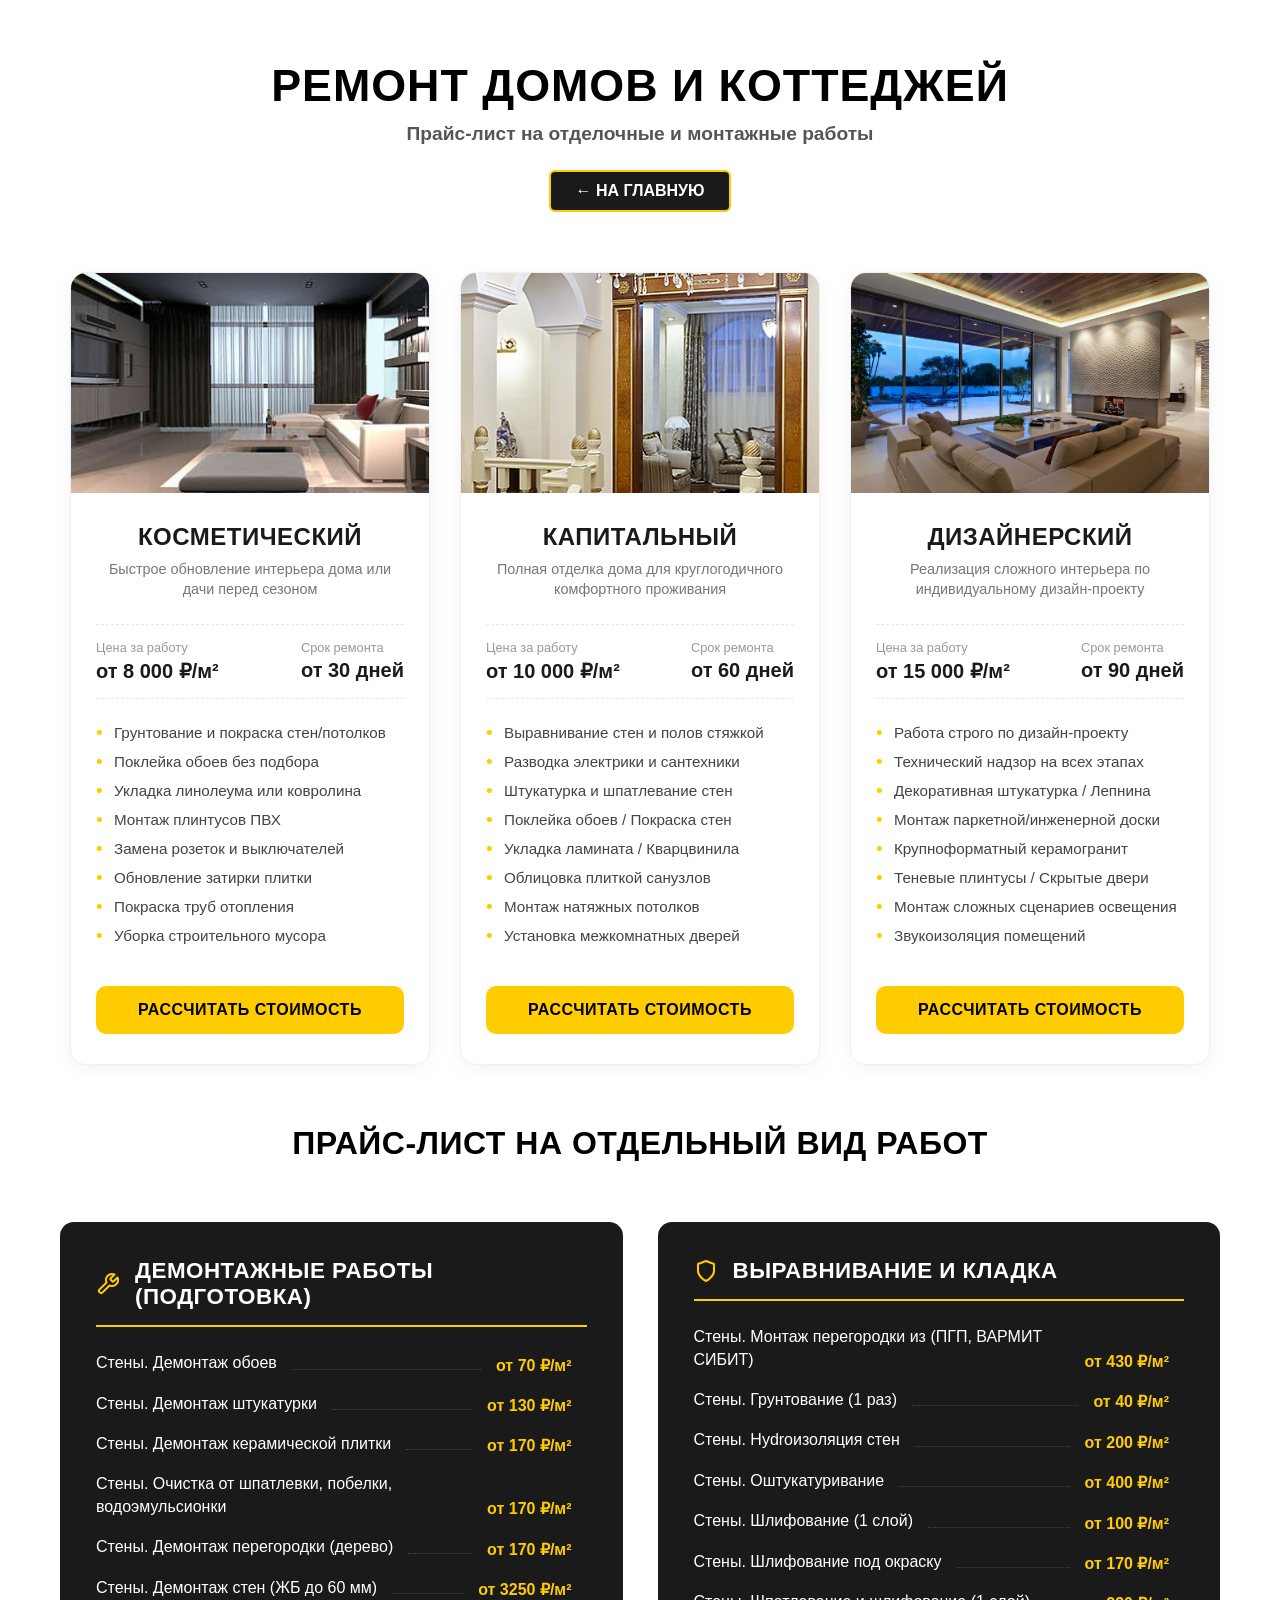
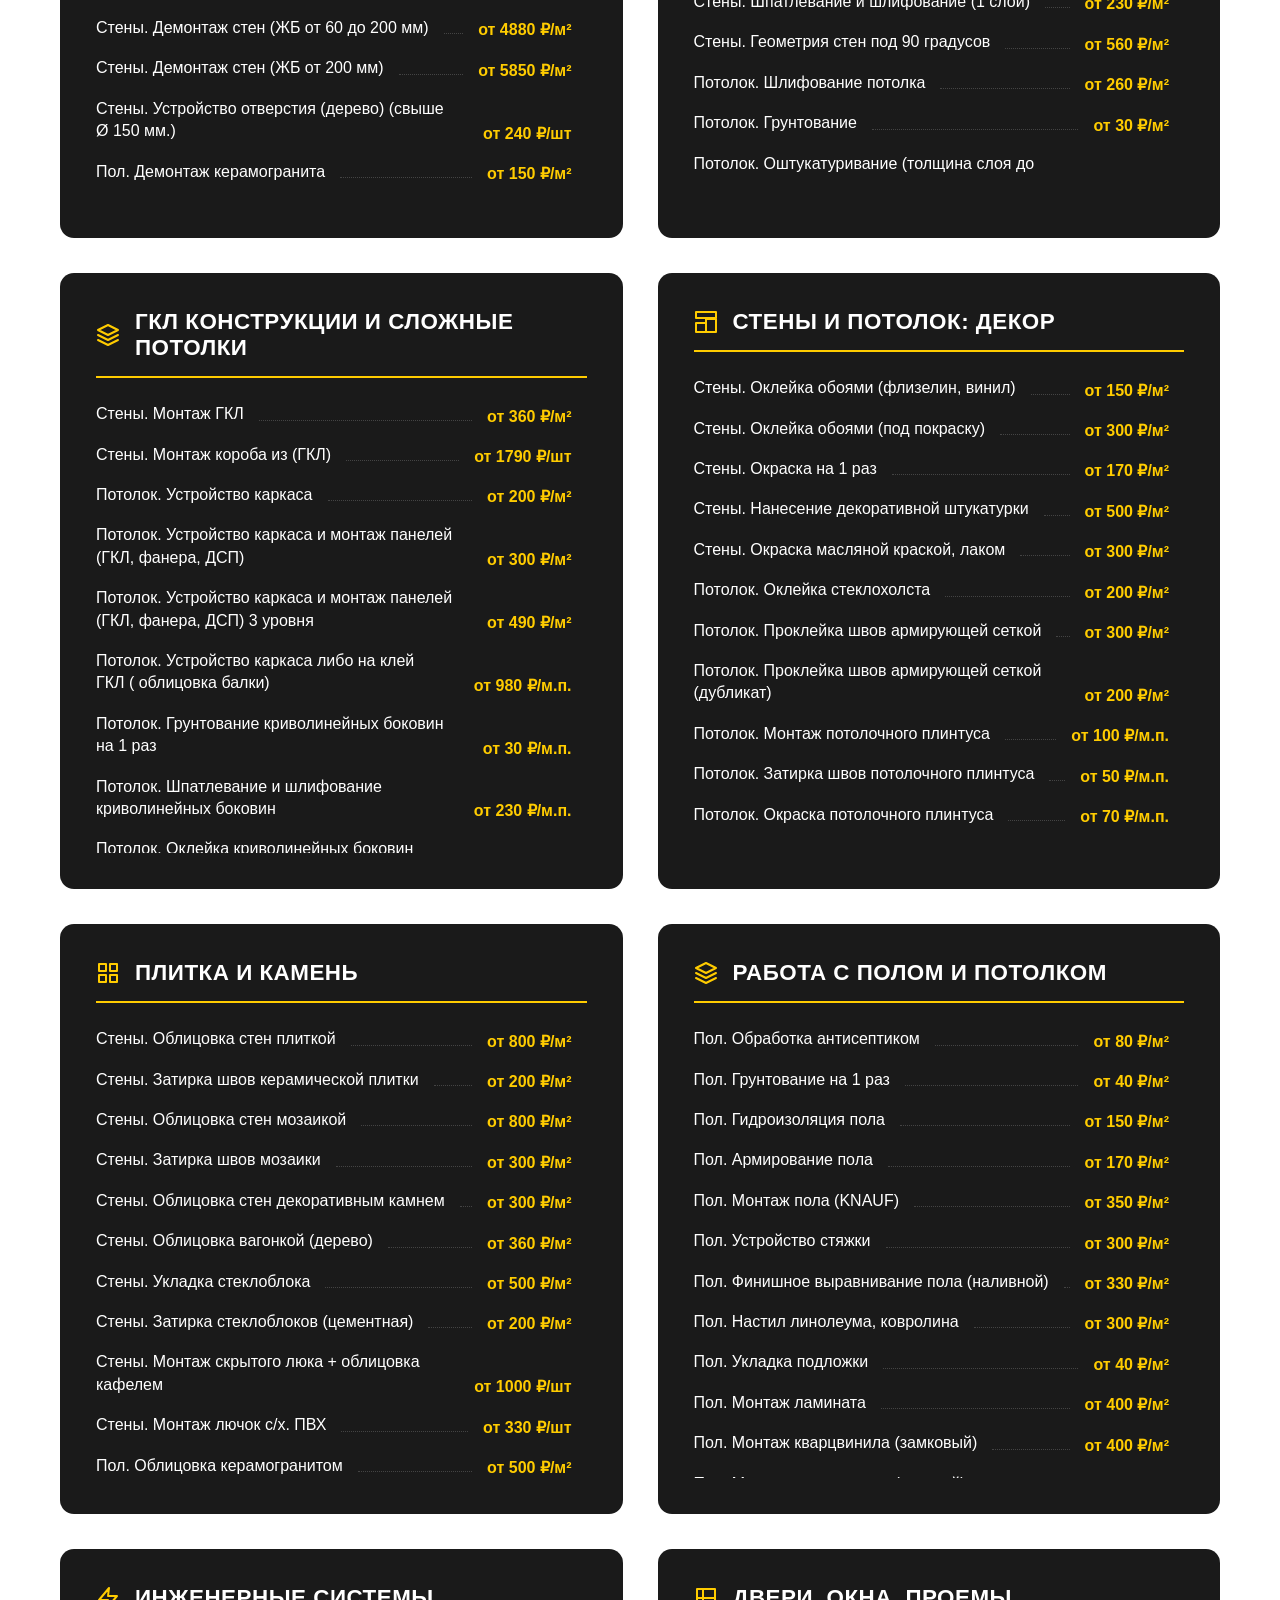
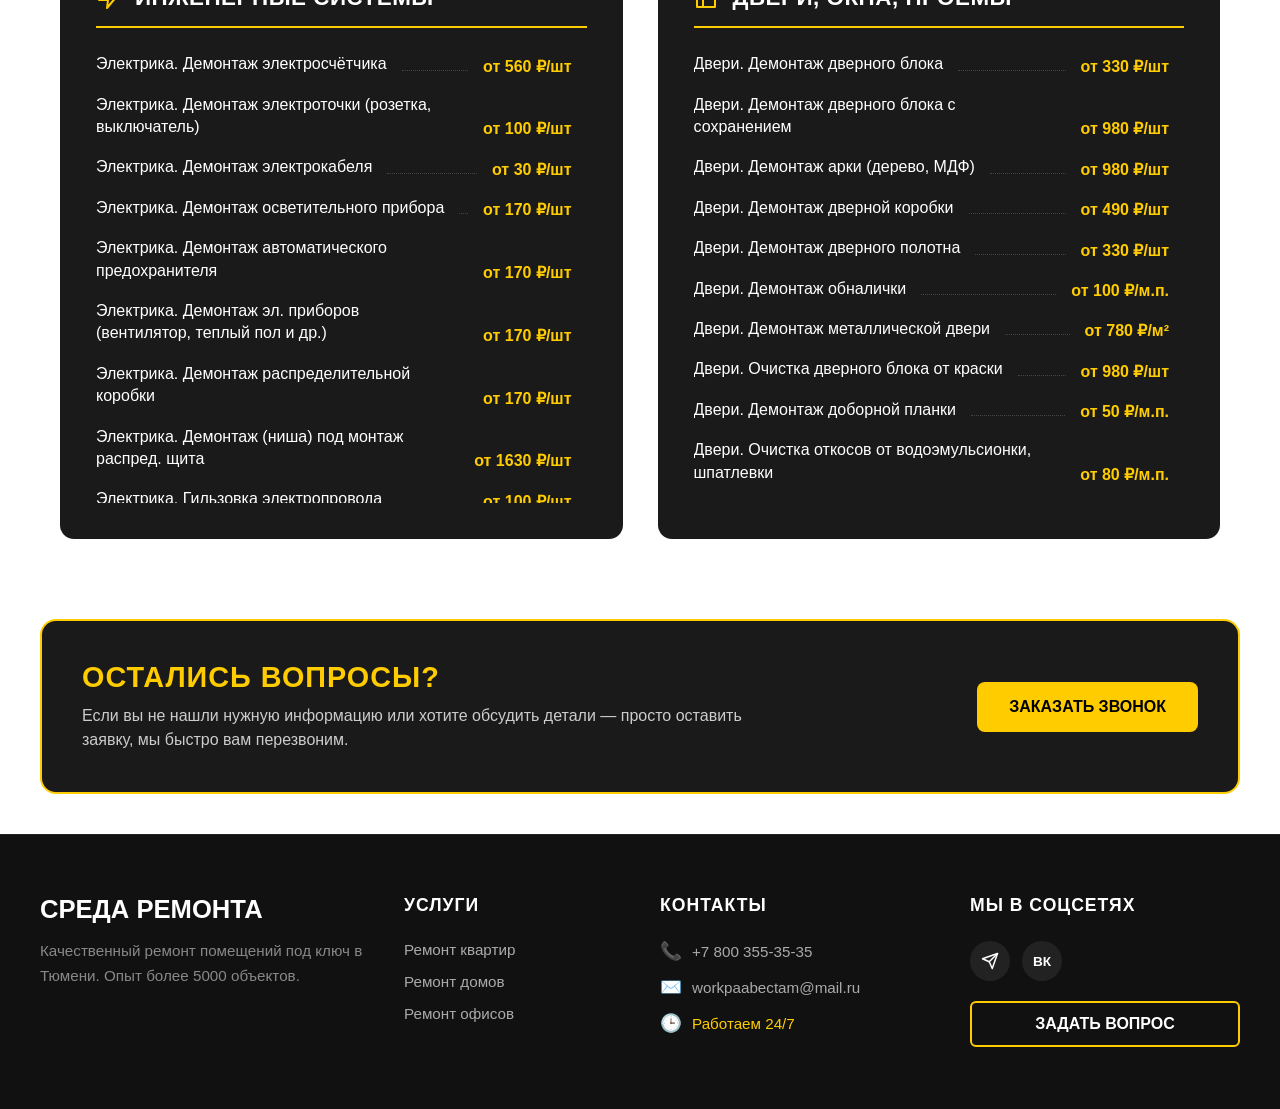
==== home.html @ f5fcfde5 "Test" ====
<!DOCTYPE html>
<html lang="ru">
<head>
    <meta charset="UTF-8">
    <meta name="viewport" content="width=device-width, initial-scale=1.0">
    <title>Ремонт домов и коттеджей в Тюмени - Прайс-лист</title>
    <!-- Подключаем наш общий файл стилей -->
    <link rel="stylesheet" href="styletwo.css">
</head>
<body>

    <div class="container">
        
        <!-- Шапка внутренней страницы -->
        <header class="page-header">
            <h1>Ремонт домов и коттеджей</h1>
            <p>Прайс-лист на отделочные и монтажные работы</p>
            <a href="index.html" class="back-btn">← На главную</a>
        </header>

        <!-- БЛОК ТАРИФОВ ДЛЯ ДОМОВ -->
        <section class="tariffs-section">
            <div class="tariffs-grid">
                
                <!-- КАРТОЧКА 1: КОСМЕТИЧЕСКИЙ -->
                <div class="tariff-card">
                    <div class="tariff-image-box">
                        <img src="kosmeticdom.jpg" alt="Косметический ремонт дома" class="tariff-img">
                        <div class="tariff-image-overlay"></div>
                    </div>
                    <div class="tariff-content">
                        <h3 class="tariff-title">КОСМЕТИЧЕСКИЙ</h3>
                        <p class="tariff-subtitle">Быстрое обновление интерьера дома или дачи перед сезоном</p>
                        
                        <div class="tariff-info-row">
                            <div class="tariff-info-item">
                                <span class="info-label">Цена за работу</span>
                                <span class="info-value">от 8 000 ₽/м²</span>
                            </div>
                            <div class="tariff-info-item">
                                <span class="info-label">Срок ремонта</span>
                                <span class="info-value">от 30 дней</span>
                            </div>
                        </div>

                        <ul class="tariff-features">
                            <li>Грунтование и покраска стен/потолков</li>
                            <li>Поклейка обоев без подбора</li>
                            <li>Укладка линолеума или ковролина</li>
                            <li>Монтаж плинтусов ПВХ</li>
                            <li>Замена розеток и выключателей</li>
                            <li>Обновление затирки плитки</li>
                            <li>Покраска труб отопления</li>
                            <li>Уборка строительного мусора</li>
                        </ul>

                        <button class="tariff-btn">РАССЧИТАТЬ СТОИМОСТЬ</button>
                    </div>
                </div>

                <!-- КАРТОЧКА 2: КАПИТАЛЬНЫЙ -->
                <div class="tariff-card">
                    <div class="tariff-image-box">
                        <img src="kapitaldom.jpg" alt="Капитальный ремонт дома" class="tariff-img">
                        <div class="tariff-image-overlay"></div>
                    </div>
                    <div class="tariff-content">
                        <h3 class="tariff-title">КАПИТАЛЬНЫЙ</h3>
                        <p class="tariff-subtitle">Полная отделка дома для круглогодичного комфортного проживания</p>
                        
                        <div class="tariff-info-row">
                            <div class="tariff-info-item">
                                <span class="info-label">Цена за работу</span>
                                <span class="info-value">от 10 000 ₽/м²</span>
                            </div>
                            <div class="tariff-info-item">
                                <span class="info-label">Срок ремонта</span>
                                <span class="info-value">от 60 дней</span>
                            </div>
                        </div>

                        <ul class="tariff-features">
                            <li>Выравнивание стен и полов стяжкой</li>
                            <li>Разводка электрики и сантехники</li>
                            <li>Штукатурка и шпатлевание стен</li>
                            <li>Поклейка обоев / Покраска стен</li>
                            <li>Укладка ламината / Кварцвинила</li>
                            <li>Облицовка плиткой санузлов</li>
                            <li>Монтаж натяжных потолков</li>
                            <li>Установка межкомнатных дверей</li>
                        </ul>

                        <button class="tariff-btn">РАССЧИТАТЬ СТОИМОСТЬ</button>
                    </div>
                </div>

                <!-- КАРТОЧКА 3: ДИЗАЙНЕРСКИЙ -->
                <div class="tariff-card">
                    <div class="tariff-image-box">
                        <img src="dizaindom.jpg" alt="Дизайнерский ремонт дома" class="tariff-img">
                        <div class="tariff-image-overlay"></div>
                    </div>
                    <div class="tariff-content">
                        <h3 class="tariff-title">ДИЗАЙНЕРСКИЙ</h3>
                        <p class="tariff-subtitle">Реализация сложного интерьера по индивидуальному дизайн-проекту</p>
                        
                        <div class="tariff-info-row">
                            <div class="tariff-info-item">
                                <span class="info-label">Цена за работу</span>
                                <span class="info-value">от 15 000 ₽/м²</span>
                            </div>
                            <div class="tariff-info-item">
                                <span class="info-label">Срок ремонта</span>
                                <span class="info-value">от 90 дней</span>
                            </div>
                        </div>

                        <ul class="tariff-features">
                            <li>Работа строго по дизайн-проекту</li>
                            <li>Технический надзор на всех этапах</li>
                            <li>Декоративная штукатурка / Лепнина</li>
                            <li>Монтаж паркетной/инженерной доски</li>
                            <li>Крупноформатный керамогранит</li>
                            <li>Теневые плинтусы / Скрытые двери</li>
                            <li>Монтаж сложных сценариев освещения</li>
                            <li>Звукоизоляция помещений</li>
                        </ul>

                        <button class="tariff-btn">РАССЧИТАТЬ СТОИМОСТЬ</button>
                    </div>
                </div>
            </div>
            <!-- Подзаголовок перед основным прайсом -->
            <h2 class="section-divider-title">Прайс-лист на отдельный вид работ</h2>
        </section>
        <div class="price-grid">

            <!-- БЛОК 1: ДЕМОНТАЖНЫЕ РАБОТЫ -->
            <div class="price-block">
                <div class="block-title-box">
                    <span class="block-icon">
                        <!-- Иконка молотка / демонтажа -->
                        <svg width="24" height="24" viewBox="0 0 24 24" fill="none" stroke="currentColor" stroke-width="2" stroke-linecap="round" stroke-linejoin="round"><path d="M14.7 6.3a1 1 0 0 0 0 1.4l1.6 1.6a1 1 0 0 0 1.4 0l3.77-3.77a6 6 0 0 1-7.94 7.94l-6.91 6.91a2.12 2.12 0 0 1-3-3l6.91-6.91a6 6 0 0 1 7.94-7.94l-3.76 3.76z"></path></svg>
                    </span>
                    <h2 class="block-title">Демонтажные работы (Подготовка)</h2>
                </div>
                
                <!-- Обертка для скролла -->
                <div class="scroll-container">
                    <div class="price-list">
                        <div class="price-item"><span class="item-name">Стены. Демонтаж обоев</span><span class="item-dots"></span><span class="item-cost">от 70 ₽/м²</span></div>
                        <div class="price-item"><span class="item-name">Стены. Демонтаж штукатурки</span><span class="item-dots"></span><span class="item-cost">от 130 ₽/м²</span></div>
                        <div class="price-item"><span class="item-name">Стены. Демонтаж керамической плитки</span><span class="item-dots"></span><span class="item-cost">от 170 ₽/м²</span></div>
                        <div class="price-item"><span class="item-name">Стены. Очистка от шпатлевки, побелки, водоэмульсионки</span><span class="item-dots"></span><span class="item-cost">от 170 ₽/м²</span></div>
                        <div class="price-item"><span class="item-name">Стены. Демонтаж перегородки (дерево)</span><span class="item-dots"></span><span class="item-cost">от 170 ₽/м²</span></div>
                        <div class="price-item"><span class="item-name">Стены. Демонтаж стен (ЖБ до 60 мм)</span><span class="item-dots"></span><span class="item-cost">от 3250 ₽/м²</span></div>
                        <div class="price-item"><span class="item-name">Стены. Демонтаж стен (ЖБ от 60 до 200 мм)</span><span class="item-dots"></span><span class="item-cost">от 4880 ₽/м²</span></div>
                        <div class="price-item"><span class="item-name">Стены. Демонтаж стен (ЖБ от 200 мм)</span><span class="item-dots"></span><span class="item-cost">от 5850 ₽/м²</span></div>
                        <div class="price-item"><span class="item-name">Стены. Устройство отверстия (дерево) (свыше Ø 150 мм.)</span><span class="item-dots"></span><span class="item-cost">от 240 ₽/шт</span></div>
                        <div class="price-item"><span class="item-name">Пол. Демонтаж керамогранита</span><span class="item-dots"></span><span class="item-cost">от 150 ₽/м²</span></div>
                        <div class="price-item"><span class="item-name">Пол. Демонтаж деревянного пола</span><span class="item-dots"></span><span class="item-cost">от 200 ₽/м²</span></div>
                        <div class="price-item"><span class="item-name">Пол. Демонтаж ламината / линолеума / ковролина</span><span class="item-dots"></span><span class="item-cost">от 70 ₽/м²</span></div>
                        <div class="price-item"><span class="item-name">Пол. Демонтаж плитки (кварцвинил)</span><span class="item-dots"></span><span class="item-cost">от 70 ₽/м²</span></div>
                        <div class="price-item"><span class="item-name">Пол. Демонтаж керамической плитки</span><span class="item-dots"></span><span class="item-cost">от 130 ₽/м²</span></div>
                        <div class="price-item"><span class="item-name">Пол. Демонтаж листовых материалов (ДВП, ДСП, ЦСП, фанера, УСБ)</span><span class="item-dots"></span><span class="item-cost">от 150 ₽/м²</span></div>
                        <div class="price-item"><span class="item-name">Пол. Демонтаж бетонной стяжки (до 50 мм)</span><span class="item-dots"></span><span class="item-cost">от 210 ₽/м²</span></div>
                        <div class="price-item"><span class="item-name">Пол. Удаление старой краски, бугров с бетона</span><span class="item-dots"></span><span class="item-cost">от 200 ₽/м²</span></div>
                        <div class="price-item"><span class="item-name">Потолок. Демонтаж натяжного полотна</span><span class="item-dots"></span><span class="item-cost">от 80 ₽/м²</span></div>
                        <div class="price-item"><span class="item-name">Потолок. Очистка от побелки, краски, шпатлевки</span><span class="item-dots"></span><span class="item-cost">от 100 ₽/м²</span></div>
                        <div class="price-item"><span class="item-name">Потолок. Разборка потолка из ГКЛ</span><span class="item-dots"></span><span class="item-cost">от 260 ₽/м²</span></div>
                        <div class="price-item"><span class="item-name">Потолок. Демонтаж досок</span><span class="item-dots"></span><span class="item-cost">от 260 ₽/м²</span></div>
                        <div class="price-item"><span class="item-name">Потолок. Демонтаж панелей ПВХ / МДФ</span><span class="item-dots"></span><span class="item-cost">от 300 ₽/м²</span></div>
                        <div class="price-item"><span class="item-name">Потолок. Демонтаж декоративной плитки</span><span class="item-dots"></span><span class="item-cost">от 50 ₽/м²</span></div>
                        <div class="price-item"><span class="item-name">Потолок. Демонтаж штукатурки</span><span class="item-dots"></span><span class="item-cost">от 170 ₽/м²</span></div>
                        <div class="price-item"><span class="item-name">Потолок. Устройство отверстия (дерево) (свыше Ø 150 мм.)</span><span class="item-dots"></span><span class="item-cost">от 140 ₽/шт</span></div>
                        <div class="price-item"><span class="item-name">Потолок. Устройство отверстия (бетон) (свыше Ø 150 мм.)</span><span class="item-dots"></span><span class="item-cost">от 200 ₽/шт</span></div>
                        <div class="price-item"><span class="item-name">Потолок. Устройство отверстия (металл) (свыше Ø 150 мм.)</span><span class="item-dots"></span><span class="item-cost">от 250 ₽/шт</span></div>
                    </div>
                </div>
            </div>

            <!-- БЛОК 2: ВЫРАВНИВАНИЕ И КЛАДКА -->
            <div class="price-block">
                <div class="block-title-box">
                    <span class="block-icon">
                        <!-- Иконка правила / шпателя -->
                        <svg width="24" height="24" viewBox="0 0 24 24" fill="none" stroke="currentColor" stroke-width="2" stroke-linecap="round" stroke-linejoin="round"><path d="M12 22s8-4 8-10V5l-8-3-8 3v7c0 6 8 10 8 10z"></path></svg>
                    </span>
                    <h2 class="block-title">Выравнивание и Кладка</h2>
                </div>
                
                <!-- Обертка для скролла -->
                <div class="scroll-container">
                    <div class="price-list">
                        <div class="price-item"><span class="item-name">Стены. Монтаж перегородки из (ПГП, ВАРМИТ СИБИТ)</span><span class="item-dots"></span><span class="item-cost">от 430 ₽/м²</span></div>
                        <div class="price-item"><span class="item-name">Стены. Грунтование (1 раз)</span><span class="item-dots"></span><span class="item-cost">от 40 ₽/м²</span></div>
                        <div class="price-item"><span class="item-name">Стены. Hydroизоляция стен</span><span class="item-dots"></span><span class="item-cost">от 200 ₽/м²</span></div>
                        <div class="price-item"><span class="item-name">Стены. Оштукатуривание</span><span class="item-dots"></span><span class="item-cost">от 400 ₽/м²</span></div>
                        <div class="price-item"><span class="item-name">Стены. Шлифование (1 слой)</span><span class="item-dots"></span><span class="item-cost">от 100 ₽/м²</span></div>
                        <div class="price-item"><span class="item-name">Стены. Шлифование под окраску</span><span class="item-dots"></span><span class="item-cost">от 170 ₽/м²</span></div>
                        <div class="price-item"><span class="item-name">Стены. Шпатлевание и шлифование (1 слой)</span><span class="item-dots"></span><span class="item-cost">от 230 ₽/м²</span></div>
                        <div class="price-item"><span class="item-name">Стены. Геометрия стен под 90 градусов</span><span class="item-dots"></span><span class="item-cost">от 560 ₽/м²</span></div>
                        <div class="price-item"><span class="item-name">Потолок. Шлифование потолка</span><span class="item-dots"></span><span class="item-cost">от 260 ₽/м²</span></div>
                        <div class="price-item"><span class="item-name">Потолок. Грунтование</span><span class="item-dots"></span><span class="item-cost">от 30 ₽/м²</span></div>
                        <div class="price-item"><span class="item-name">Потолок. Оштукатуривание (толщина слоя до 10 мм.)</span><span class="item-dots"></span><span class="item-cost">от 390 ₽/м²</span></div>
                        <div class="price-item"><span class="item-name">Потолок. Шпатлевание и шлифование (финишный слой)</span><span class="item-dots"></span><span class="item-cost">от 520 ₽/м²</span></div>
                        <div class="price-item"><span class="item-name">Потолок. Гидроизоляция потолка</span><span class="item-dots"></span><span class="item-cost">от 50 ₽/м²</span></div>
                        <div class="price-item"><span class="item-name">Потолок. Антисептирование потолка</span><span class="item-dots"></span><span class="item-cost">от 70 ₽/м²</span></div>
                        <div class="price-item"><span class="item-name">Потолок. Монтаж тепло-шумоизоляции (минвата, пенопласт)</span><span class="item-dots"></span><span class="item-cost">от 130 ₽/м²</span></div>
                        <div class="price-item"><span class="item-name">Потолок. Монтаж пароизоляции</span><span class="item-dots"></span><span class="item-cost">от 30 ₽/м²</span></div>
                        <div class="price-item"><span class="item-name">Потолок. Монтаж перфорированного уголка по прямолинейным поверхностям</span><span class="item-dots"></span><span class="item-cost">от 40 ₽/м.п.</span></div>
                        <div class="price-item"><span class="item-name">Потолок. Монтаж перфорированного уголка по криволинейным поверхностям</span><span class="item-dots"></span><span class="item-cost">от 60 ₽/м.п.</span></div>
                    </div> <!-- /price-list -->
                </div> <!-- /scroll-container -->
            </div> <!-- /price-block (Конец блока Выравнивание и Кладка) -->
           <!-- БЛОК: ГКЛ КОНСТРУКЦИИ И СЛОЖНЫЕ ПОТОЛКИ -->
            <div class="price-block">
                <div class="block-title-box">
                    <span class="block-icon">
                        <!-- Иконка слоев / конструкций -->
                        <svg width="24" height="24" viewBox="0 0 24 24" fill="none" stroke="currentColor" stroke-width="2" stroke-linecap="round" stroke-linejoin="round"><polygon points="12 2 2 7 12 12 22 7 12 2"></polygon><polyline points="2 17 12 22 22 17"></polyline><polyline points="2 12 12 17 22 12"></polyline></svg>
                    </span>
                    <h2 class="block-title">ГКЛ Конструкции и Сложные потолки</h2>
                </div>
                <div class="scroll-container">
                    <div class="price-list">
                        <div class="price-item"><span class="item-name">Стены. Монтаж ГКЛ</span><span class="item-dots"></span><span class="item-cost">от 360 ₽/м²</span></div>
                        <div class="price-item"><span class="item-name">Стены. Монтаж короба из (ГКЛ)</span><span class="item-dots"></span><span class="item-cost">от 1790 ₽/шт</span></div>
                        <div class="price-item"><span class="item-name">Потолок. Устройство каркаса</span><span class="item-dots"></span><span class="item-cost">от 200 ₽/м²</span></div>
                        <div class="price-item"><span class="item-name">Потолок. Устройство каркаса и монтаж панелей (ГКЛ, фанера, ДСП)</span><span class="item-dots"></span><span class="item-cost">от 300 ₽/м²</span></div>
                        <div class="price-item"><span class="item-name">Потолок. Устройство каркаса и монтаж панелей (ГКЛ, фанера, ДСП) 3 уровня</span><span class="item-dots"></span><span class="item-cost">от 490 ₽/м²</span></div>
                        <div class="price-item"><span class="item-name">Потолок. Устройство каркаса либо на клей ГКЛ ( облицовка балки)</span><span class="item-dots"></span><span class="item-cost">от 980 ₽/м.п.</span></div>
                        <div class="price-item"><span class="item-name">Потолок. Грунтование криволинейных боковин на 1 раз</span><span class="item-dots"></span><span class="item-cost">от 30 ₽/м.п.</span></div>
                        <div class="price-item"><span class="item-name">Потолок. Шпатлевание и шлифование криволинейных боковин</span><span class="item-dots"></span><span class="item-cost">от 230 ₽/м.п.</span></div>
                        <div class="price-item"><span class="item-name">Потолок. Оклейка криволинейных боковин обоями</span><span class="item-dots"></span><span class="item-cost">от 230 ₽/м.п.</span></div>
                        <div class="price-item"><span class="item-name">Потолок. Окраска криволинейных боковин</span><span class="item-dots"></span><span class="item-cost">от 80 ₽/м.п.</span></div>
                        <div class="price-item"><span class="item-name">Потолок. Армстронг</span><span class="item-dots"></span><span class="item-cost">от 300 ₽/м²</span></div>
                        <div class="price-item"><span class="item-name">Потолок. Грильято</span><span class="item-dots"></span><span class="item-cost">от 460 ₽/м²</span></div>
                        <div class="price-item"><span class="item-name">Потолок. Монтаж панелей (ПВХ, фанера, МДФ, ДСП, ДВП)</span><span class="item-dots"></span><span class="item-cost">от 330 ₽/м²</span></div>
                    </div>
                </div>
            </div>
            <!-- БЛОК: СТЕНЫ И ПОТОЛОК: ДЕКОР -->
            <div class="price-block">
                <div class="block-title-box">
                    <span class="block-icon">
                        <!-- Иконка кисти / декора -->
                        <svg width="24" height="24" viewBox="0 0 24 24" fill="none" stroke="currentColor" stroke-width="2" stroke-linecap="round" stroke-linejoin="round"><path d="M12 22V13H2v9h10zm0 0h10V9H12v13zm10-14V2H2v6h20z"></path></svg>
                    </span>
                    <h2 class="block-title">Стены и Потолок: Декор</h2>
                </div>
                <div class="scroll-container">
                    <div class="price-list">
                        <div class="price-item"><span class="item-name">Стены. Оклейка обоями (флизелин, винил)</span><span class="item-dots"></span><span class="item-cost">от 150 ₽/м²</span></div>
                        <div class="price-item"><span class="item-name">Стены. Оклейка обоями (под покраску)</span><span class="item-dots"></span><span class="item-cost">от 300 ₽/м²</span></div>
                        <div class="price-item"><span class="item-name">Стены. Окраска на 1 раз</span><span class="item-dots"></span><span class="item-cost">от 170 ₽/м²</span></div>
                        <div class="price-item"><span class="item-name">Стены. Нанесение декоративной штукатурки</span><span class="item-dots"></span><span class="item-cost">от 500 ₽/м²</span></div>
                        <div class="price-item"><span class="item-name">Стены. Окраска масляной краской, лаком</span><span class="item-dots"></span><span class="item-cost">от 300 ₽/м²</span></div>
                        <div class="price-item"><span class="item-name">Потолок. Оклейка стеклохолста</span><span class="item-dots"></span><span class="item-cost">от 200 ₽/м²</span></div>
                        <div class="price-item"><span class="item-name">Потолок. Проклейка швов армирующей сеткой</span><span class="item-dots"></span><span class="item-cost">от 300 ₽/м²</span></div>
                        <div class="price-item"><span class="item-name">Потолок. Проклейка швов армирующей сеткой (дубликат)</span><span class="item-dots"></span><span class="item-cost">от 200 ₽/м²</span></div>
                        <div class="price-item"><span class="item-name">Потолок. Монтаж потолочного плинтуса</span><span class="item-dots"></span><span class="item-cost">от 100 ₽/м.п.</span></div>
                        <div class="price-item"><span class="item-name">Потолок. Затирка швов потолочного плинтуса</span><span class="item-dots"></span><span class="item-cost">от 50 ₽/м.п.</span></div>
                        <div class="price-item"><span class="item-name">Потолок. Окраска потолочного плинтуса</span><span class="item-dots"></span><span class="item-cost">от 70 ₽/м.п.</span></div>
                        <div class="price-item"><span class="item-name">Потолок. Монтаж декоративной плитки (полимер)</span><span class="item-dots"></span><span class="item-cost">от 110 ₽/м²</span></div>
                        <div class="price-item"><span class="item-name">Потолок. Затирка швов декоративной плитки</span><span class="item-dots"></span><span class="item-cost">от 70 ₽/м²</span></div>
                        <div class="price-item"><span class="item-name">Потолок. Оклейка обоями (флизелин, винил)</span><span class="item-dots"></span><span class="item-cost">от 200 ₽/м²</span></div>
                        <div class="price-item"><span class="item-name">Потолок. Окраска масляной краской, лаком</span><span class="item-dots"></span><span class="item-cost">от 230 ₽/м²</span></div>
                        <div class="price-item"><span class="item-name">Потолок. Облицовка вагонкой (дерево)</span><span class="item-dots"></span><span class="item-cost">от 430 ₽/м²</span></div>
                        <div class="price-item"><span class="item-name">Потолок. Монтаж лепнины (плинтус)</span><span class="item-dots"></span><span class="item-cost">от 60 ₽/м.п.</span></div>
                        <div class="price-item"><span class="item-name">Потолок. Грунтование лепнины (плинтус)</span><span class="item-dots"></span><span class="item-cost">от 30 ₽/м.п.</span></div>
                        <div class="price-item"><span class="item-name">Потолок. Окраска лепнины (плинтус)</span><span class="item-dots"></span><span class="item-cost">от 90 ₽/м.п.</span></div>
                        <div class="price-item"><span class="item-name">Потолок. Монтаж лепнины (изделие)</span><span class="item-dots"></span><span class="item-cost">от 70 ₽/шт</span></div>
                        <div class="price-item"><span class="item-name">Потолок. Грунтование лепнины (изделие)</span><span class="item-dots"></span><span class="item-cost">от 30 ₽/шт</span></div>
                        <div class="price-item"><span class="item-name">Потолок. Окраска лепнины (изделие)</span><span class="item-dots"></span><span class="item-cost">от 110 ₽/шт</span></div>
                        <div class="price-item"><span class="item-name">Потолок. Нанесение декоративной штукатурки</span><span class="item-dots"></span><span class="item-cost">от 560 ₽/м²</span></div>
                        <div class="price-item"><span class="item-name">Потолок. Оклейка паутинка стекловолокно</span><span class="item-dots"></span><span class="item-cost">от 170 ₽/м²</span></div>
                    </div>
                </div>
            </div>
             <!-- БЛОК: ПЛИТКА И КАМЕНЬ -->
            <div class="price-block">
                <div class="block-title-box">
                    <span class="block-icon">
                        <!-- Иконка плитки / сетки -->
                        <svg width="24" height="24" viewBox="0 0 24 24" fill="none" stroke="currentColor" stroke-width="2" stroke-linecap="round" stroke-linejoin="round"><rect x="3" y="3" width="7" height="7"></rect><rect x="14" y="3" width="7" height="7"></rect><rect x="14" y="14" width="7" height="7"></rect><rect x="3" y="14" width="7" height="7"></rect></svg>
                    </span>
                    <h2 class="block-title">Плитка и Камень</h2>
                </div>
                <div class="scroll-container">
                    <div class="price-list">
                        <div class="price-item"><span class="item-name">Стены. Облицовка стен плиткой</span><span class="item-dots"></span><span class="item-cost">от 800 ₽/м²</span></div>
                        <div class="price-item"><span class="item-name">Стены. Затирка швов керамической плитки</span><span class="item-dots"></span><span class="item-cost">от 200 ₽/м²</span></div>
                        <div class="price-item"><span class="item-name">Стены. Облицовка стен мозаикой</span><span class="item-dots"></span><span class="item-cost">от 800 ₽/м²</span></div>
                        <div class="price-item"><span class="item-name">Стены. Затирка швов мозаики</span><span class="item-dots"></span><span class="item-cost">от 300 ₽/м²</span></div>
                        <div class="price-item"><span class="item-name">Стены. Облицовка стен декоративным камнем</span><span class="item-dots"></span><span class="item-cost">от 300 ₽/м²</span></div>
                        <div class="price-item"><span class="item-name">Стены. Облицовка вагонкой (дерево)</span><span class="item-dots"></span><span class="item-cost">от 360 ₽/м²</span></div>
                        <div class="price-item"><span class="item-name">Стены. Укладка стеклоблока</span><span class="item-dots"></span><span class="item-cost">от 500 ₽/м²</span></div>
                        <div class="price-item"><span class="item-name">Стены. Затирка стеклоблоков (цементная)</span><span class="item-dots"></span><span class="item-cost">от 200 ₽/м²</span></div>
                        <div class="price-item"><span class="item-name">Стены. Монтаж скрытого люка + облицовка кафелем</span><span class="item-dots"></span><span class="item-cost">от 1000 ₽/шт</span></div>
                        <div class="price-item"><span class="item-name">Стены. Монтаж лючок с/х. ПВХ</span><span class="item-dots"></span><span class="item-cost">от 330 ₽/шт</span></div>
                        <div class="price-item"><span class="item-name">Пол. Облицовка керамогранитом</span><span class="item-dots"></span><span class="item-cost">от 500 ₽/м²</span></div>
                        <div class="price-item"><span class="item-name">Пол. Укладка керамической плитки</span><span class="item-dots"></span><span class="item-cost">от 500 ₽/м²</span></div>
                        <div class="price-item"><span class="item-name">Пол. Затирка швов керамической плитки</span><span class="item-dots"></span><span class="item-cost">от 200 ₽/м²</span></div>
                        <div class="price-item"><span class="item-name">Пол. Облицовка мозаикой</span><span class="item-dots"></span><span class="item-cost">от 500 ₽/м²</span></div>
                        <div class="price-item"><span class="item-name">Потолок. Монтаж керамической плитки</span><span class="item-dots"></span><span class="item-cost">от 290 ₽/м²</span></div>
                        <div class="price-item"><span class="item-name">Потолок. Затирка швов керамической плитки</span><span class="item-dots"></span><span class="item-cost">от 80 ₽/м²</span></div>
                    </div>
                </div>
            </div>

            <!-- БЛОК: РАБОТА С ПОЛОМ И ПОТОЛКОМ -->
            <div class="price-block">
                <div class="block-title-box">
                    <span class="block-icon">
                        <!-- Иконка слоев пола / перекрытий -->
                        <svg width="24" height="24" viewBox="0 0 24 24" fill="none" stroke="currentColor" stroke-width="2" stroke-linecap="round" stroke-linejoin="round"><layer></layer><polygon points="12 2 2 7 12 12 22 7 12 2"></polygon><polyline points="2 17 12 22 22 17"></polyline><polyline points="2 12 12 17 22 12"></polyline></svg>
                    </span>
                    <h2 class="block-title">Работа с полом и потолком</h2>
                </div>
                <div class="scroll-container">
                    <div class="price-list">
                        <div class="price-item"><span class="item-name">Пол. Обработка антисептиком</span><span class="item-dots"></span><span class="item-cost">от 80 ₽/м²</span></div>
                        <div class="price-item"><span class="item-name">Пол. Грунтование на 1 раз</span><span class="item-dots"></span><span class="item-cost">от 40 ₽/м²</span></div>
                        <div class="price-item"><span class="item-name">Пол. Гидроизоляция пола</span><span class="item-dots"></span><span class="item-cost">от 150 ₽/м²</span></div>
                        <div class="price-item"><span class="item-name">Пол. Армирование пола</span><span class="item-dots"></span><span class="item-cost">от 170 ₽/м²</span></div>
                        <div class="price-item"><span class="item-name">Пол. Монтаж пола (KNAUF)</span><span class="item-dots"></span><span class="item-cost">от 350 ₽/м²</span></div>
                        <div class="price-item"><span class="item-name">Пол. Устройство стяжки</span><span class="item-dots"></span><span class="item-cost">от 300 ₽/м²</span></div>
                        <div class="price-item"><span class="item-name">Пол. Финишное выравнивание пола (наливной)</span><span class="item-dots"></span><span class="item-cost">от 330 ₽/м²</span></div>
                        <div class="price-item"><span class="item-name">Пол. Настил линолеума, ковролина</span><span class="item-dots"></span><span class="item-cost">от 300 ₽/м²</span></div>
                        <div class="price-item"><span class="item-name">Пол. Укладка подложки</span><span class="item-dots"></span><span class="item-cost">от 40 ₽/м²</span></div>
                        <div class="price-item"><span class="item-name">Пол. Монтаж ламината</span><span class="item-dots"></span><span class="item-cost">от 400 ₽/м²</span></div>
                        <div class="price-item"><span class="item-name">Пол. Монтаж кварцвинила (замковый)</span><span class="item-dots"></span><span class="item-cost">от 400 ₽/м²</span></div>
                        <div class="price-item"><span class="item-name">Пол. Монтаж кварцвинила (клеевой)</span><span class="item-dots"></span><span class="item-cost">от 400 ₽/м²</span></div>
                        <div class="price-item"><span class="item-name">Пол. Монтаж кварцвинила по диагонали (ёлочка)</span><span class="item-dots"></span><span class="item-cost">от 500 ₽/м²</span></div>
                        <div class="price-item"><span class="item-name">Пол. Настил линолеума, ковролина (с наклеиванием на основание)</span><span class="item-dots"></span><span class="item-cost">от 260 ₽/м²</span></div>
                        <div class="price-item"><span class="item-name">Пол. Монтаж пластикового напольного плинтуса</span><span class="item-dots"></span><span class="item-cost">от 100 ₽/м.п.</span></div>
                        <div class="price-item"><span class="item-name">Пол. Монтаж напольного плинтуса (МДФ)</span><span class="item-dots"></span><span class="item-cost">от 300 ₽/м.п.</span></div>
                        <div class="price-item"><span class="item-name">Пол. Монтаж алюминиевого плинтуса</span><span class="item-dots"></span><span class="item-cost">от 230 ₽/м.п.</span></div>
                        <div class="price-item"><span class="item-name">Пол. Монтаж плинтуса полиуретан</span><span class="item-dots"></span><span class="item-cost">от 330 ₽/м.п.</span></div>
                        <div class="price-item"><span class="item-name">Пол. Окраска плинтуса на два раза</span><span class="item-dots"></span><span class="item-cost">от 80 ₽/м.п.</span></div>
                        <div class="price-item"><span class="item-name">Пол. Монтаж лаг</span><span class="item-dots"></span><span class="item-cost">от 490 ₽/м²</span></div>
                        <div class="price-item"><span class="item-name">Пол. Укладка досок по лагам</span><span class="item-dots"></span><span class="item-cost">от 330 ₽/м²</span></div>
                        <div class="price-item"><span class="item-name">Пол. Протяжка старого пола</span><span class="item-dots"></span><span class="item-cost">от 180 ₽/м²</span></div>
                        <div class="price-item"><span class="item-name">Пол. Покраска пола на один раз</span><span class="item-dots"></span><span class="item-cost">от 170 ₽/м²</span></div>
                        <div class="price-item"><span class="item-name">Пол. Монтаж шумо-теплоизоляции (минвата, пенопласт) 1 слой</span><span class="item-dots"></span><span class="item-cost">от 20 ₽/м²</span></div>
                        <div class="price-item"><span class="item-name">Потолок. Монтаж балок перекрытия</span><span class="item-dots"></span><span class="item-cost">от 170 ₽/м.п.</span></div>
                        <div class="price-item"><span class="item-name">Потолок. Антисептирование балок перекрытия</span><span class="item-dots"></span><span class="item-cost">от 10 ₽/м²</span></div>
                        <div class="price-item"><span class="item-name">Потолок. Монтаж чернового потолка</span><span class="item-dots"></span><span class="item-cost">от 230 ₽/м²</span></div>
                        <div class="price-item"><span class="item-name">Потолок. Монтаж чернового потолка</span><span class="item-dots"></span><span class="item-cost">от 230 ₽/м²</span></div>
                    </div> <!-- Закрыли .price-list -->
                </div> <!-- Закрыли .scroll-container -->
            </div> <!-- Закрыли .price-block ПОЛОВ -->
            <!-- БЛОК: ИНЖЕНЕРНЫЕ СИСТЕМЫ (Теперь он встанет рядом на свое место) -->
            <div class="price-block">
                <div class="block-title-box">
                    <span class="block-icon">
                        <!-- Иконка молнии (электрика / инженерия) -->
                        <svg width="24" height="24" viewBox="0 0 24 24" fill="none" stroke="currentColor" stroke-width="2" stroke-linecap="round" stroke-linejoin="round"><polyline points="13 2 3 14 12 14 11 22 21 10 12 10 13 2"></polyline></svg>
                    </span>
                    <h2 class="block-title">Инженерные системы</h2>
                </div>
                <div class="scroll-container">
                    <div class="price-list">
                        <!-- Электрика: Демонтаж -->
                        <div class="price-item"><span class="item-name">Электрика. Демонтаж электросчётчика</span><span class="item-dots"></span><span class="item-cost">от 560 ₽/шт</span></div>
                        <div class="price-item"><span class="item-name">Электрика. Демонтаж электроточки (розетка, выключатель)</span><span class="item-dots"></span><span class="item-cost">от 100 ₽/шт</span></div>
                        <div class="price-item"><span class="item-name">Электрика. Демонтаж электрокабеля</span><span class="item-dots"></span><span class="item-cost">от 30 ₽/шт</span></div>
                        <div class="price-item"><span class="item-name">Электрика. Демонтаж осветительного прибора</span><span class="item-dots"></span><span class="item-cost">от 170 ₽/шт</span></div>
                        <div class="price-item"><span class="item-name">Электрика. Демонтаж автоматического предохранителя</span><span class="item-dots"></span><span class="item-cost">от 170 ₽/шт</span></div>
                        <div class="price-item"><span class="item-name">Электрика. Демонтаж эл. приборов (вентилятор, теплый пол и др.)</span><span class="item-dots"></span><span class="item-cost">от 170 ₽/шт</span></div>
                        <div class="price-item"><span class="item-name">Электрика. Демонтаж распределительной коробки</span><span class="item-dots"></span><span class="item-cost">от 170 ₽/шт</span></div>
                        <div class="price-item"><span class="item-name">Электрика. Демонтаж (ниша) под монтаж распред. щита</span><span class="item-dots"></span><span class="item-cost">от 1630 ₽/шт</span></div>
                        
                        <!-- Электрика: Монтаж -->
                        <div class="price-item"><span class="item-name">Электрика. Гильзовка электропровода</span><span class="item-dots"></span><span class="item-cost">от 100 ₽/шт</span></div>
                        <div class="price-item"><span class="item-name">Электрика. Монтаж розеток и выключателей</span><span class="item-dots"></span><span class="item-cost">от 260 ₽/шт</span></div>
                        <div class="price-item"><span class="item-name">Электрика. Монтаж и расключение распределительной коробки</span><span class="item-dots"></span><span class="item-cost">от 590 ₽/шт</span></div>
                        <div class="price-item"><span class="item-name">Электрика. Монтаж точечных светильников</span><span class="item-dots"></span><span class="item-cost">от 230 ₽/шт</span></div>
                        <div class="price-item"><span class="item-name">Электрика. Монтаж осветительных и других приборов</span><span class="item-dots"></span><span class="item-cost">от 330 ₽/шт</span></div>
                        <div class="price-item"><span class="item-name">Электрика. Монтаж автоматического предохранителя</span><span class="item-dots"></span><span class="item-cost">от 170 ₽/шт</span></div>
                        <div class="price-item"><span class="item-name">Мат нагревательный (в стену)</span><span class="item-dots"></span><span class="item-cost">от 980 ₽/м²</span></div>
                        <div class="price-item"><span class="item-name">Электрика. Монтаж кабеля</span><span class="item-dots"></span><span class="item-cost">от 150 ₽/м.п.</span></div>
                        <div class="price-item"><span class="item-name">Электрика. Монтаж ниши (стена) под распределительный щит</span><span class="item-dots"></span><span class="item-cost">от 1300 ₽/шт</span></div>
                        <div class="price-item"><span class="item-name">Электрика. Монтаж распределительного щита</span><span class="item-dots"></span><span class="item-cost">от 2000 ₽/шт</span></div>
                        <div class="price-item"><span class="item-name">Электрика. Подключение к силовой электросети</span><span class="item-dots"></span><span class="item-cost">от 1430 ₽/шт</span></div>
                        <div class="price-item"><span class="item-name">Электрика. Монтаж "теплого пола"</span><span class="item-dots"></span><span class="item-cost">от 390 ₽/м²</span></div>
                        <div class="price-item"><span class="item-name">Электрика. Монтаж терморегулятора теплого пола</span><span class="item-dots"></span><span class="item-cost">от 500 ₽/шт</span></div>
                        <div class="price-item"><span class="item-name">Электрика. Прокладка кабеля слаботочных сетей</span><span class="item-dots"></span><span class="item-cost">от 70 ₽/м.п.</span></div>
                        <div class="price-item"><span class="item-name">Электрика. Монтаж кабель-канала</span><span class="item-dots"></span><span class="item-cost">от 50 ₽/м.п.</span></div>
                        <div class="price-item"><span class="item-name">Электрика. Устройство отверстия под "подрозетник" в кафеле</span><span class="item-dots"></span><span class="item-cost">от 200 ₽/шт</span></div>
                        <div class="price-item"><span class="item-name">Электрика. Штробление ширина до 50 мм</span><span class="item-dots"></span><span class="item-cost">от 170 ₽/м.п.</span></div>
                        <div class="price-item"><span class="item-name">Электрика. Сверление отверстия</span><span class="item-dots"></span><span class="item-cost">от 200 ₽/шт</span></div>
                        
                        <!-- Сантехника: Демонтаж -->
                        <div class="price-item"><span class="item-name">Сантехника. Демонтаж унитаза</span><span class="item-dots"></span><span class="item-cost">от 330 ₽/шт</span></div>
                        <div class="price-item"><span class="item-name">Сантехника. Демонтаж полотенцесушителя</span><span class="item-dots"></span><span class="item-cost">от 490 ₽/шт</span></div>
                        <div class="price-item"><span class="item-name">Сантехника. Демонтаж ванны</span><span class="item-dots"></span><span class="item-cost">от 490 ₽/шт</span></div>
                        <div class="price-item"><span class="item-name">Сантехника. Демонтаж труб ХВС, ГВС, канализации</span><span class="item-dots"></span><span class="item-cost">от 60 ₽/м.п.</span></div>
                        <div class="price-item"><span class="item-name">Сантехника. Демонтаж стояка ХВС, ГВС</span><span class="item-dots"></span><span class="item-cost">от 60 ₽/м.п.</span></div>
                        
                        <!-- Сантехника: Монтаж -->
                        <div class="price-item"><span class="item-name">Сантехника. Установка раковины с тумбой</span><span class="item-dots"></span><span class="item-cost">от 1000 ₽/шт</span></div>
                        <div class="price-item"><span class="item-name">Сантехника. Монтаж зеркала с подсветкой</span><span class="item-dots"></span><span class="item-cost">от 300 ₽/шт</span></div>
                        <div class="price-item"><span class="item-name">Сантехника. Установка смесителя</span><span class="item-dots"></span><span class="item-cost">от 300 ₽/шт</span></div>
                        <div class="price-item"><span class="item-name">Сантехника. Монтаж сливного трапа</span><span class="item-dots"></span><span class="item-cost">от 2280 ₽/шт</span></div>
                        <div class="price-item"><span class="item-name">Сантехника. Установка гигиенического душа</span><span class="item-dots"></span><span class="item-cost">от 1000 ₽/шт</span></div>
                        <div class="price-item"><span class="item-name">Сантехника. Установка водонагревателя (накопительный)</span><span class="item-dots"></span><span class="item-cost">от 1630 ₽/шт</span></div>
                        <div class="price-item"><span class="item-name">Сантехника. Установка водонагревателя (проточный)</span><span class="item-dots"></span><span class="item-cost">от 980 ₽/шт</span></div>
                        <div class="price-item"><span class="item-name">Сантехника. Установка полотенцесушителя</span><span class="item-dots"></span><span class="item-cost">от 1500 ₽/шт</span></div>
                        <div class="price-item"><span class="item-name">Сантехника. Установка унитаза обычного</span><span class="item-dots"></span><span class="item-cost">от 900 ₽/шт</span></div>
                        <div class="price-item"><span class="item-name">Сантехника. Установка инсталляции (унитаза)</span><span class="item-dots"></span><span class="item-cost">от 2000 ₽/шт</span></div>
                        <div class="price-item"><span class="item-name">Сантехника. Подключение стиральной машины</span><span class="item-dots"></span><span class="item-cost">от 460 ₽/шт</span></div>
                        <div class="price-item"><span class="item-name">Сантехника. Монтаж радиатора отопления</span><span class="item-dots"></span><span class="item-cost">от 450 ₽/шт</span></div>
                        <div class="price-item"><span class="item-name">Сантехника. Монтаж радиатора отопления + обвязка</span><span class="item-dots"></span><span class="item-cost">от 1500 ₽/шт</span></div>
                        <!-- Вентиляция -->
                        <div class="price-item"><span class="item-name">Вентиляция. Монтаж вентиляционного отверстия</span><span class="item-dots"></span><span class="item-cost">от 300 ₽/шт</span></div>
                        <div class="price-item"><span class="item-name">Вентиляция. Монтаж вентилятора (вытяжки)</span><span class="item-dots"></span><span class="item-cost">от 780 ₽/шт</span></div>
                        <div class="price-item"><span class="item-name">Вентиляция. Монтаж принудительной вытяжки</span><span class="item-dots"></span><span class="item-cost">от 1110 ₽/шт</span></div>
                        </div> <!-- /price-list (ЗАКРЫЛИ ПРЕДЫДУЩИЙ СПИСОК ИНЖЕНЕРИИ) -->
                </div> <!-- /scroll-container (ЗАКРЫЛИ СКРОЛЛ ИНЖЕНЕРИИ) -->
            </div> <!-- /price-block (ЗАКРЫЛИ КАРТОЧКУ ИНЖЕНЕРНЫХ СИСТЕМ) -->
            <!-- БЛОК: ДВЕРИ, ОКНА, ПРОЕМЫ -->
            <div class="price-block">
                <div class="block-title-box">
                    <span class="block-icon">
                        <!-- Иконка окна / проема -->
                        <svg width="24" height="24" viewBox="0 0 24 24" fill="none" stroke="currentColor" stroke-width="2" stroke-linecap="round" stroke-linejoin="round"><path d="M3 3h18v18H3z"></path><path d="M9 3v18"></path><path d="M3 12h18"></path></svg>
                    </span>
                    <h2 class="block-title">Двери, Окна, Проемы</h2>
                </div>
                <div class="scroll-container">
                    <div class="price-list">
                        <!-- Двери: Демонтаж -->
                        <div class="price-item"><span class="item-name">Двери. Демонтаж дверного блока</span><span class="item-dots"></span><span class="item-cost">от 330 ₽/шт</span></div>
                        <div class="price-item"><span class="item-name">Двери. Демонтаж дверного блока с сохранением</span><span class="item-dots"></span><span class="item-cost">от 980 ₽/шт</span></div>
                        <div class="price-item"><span class="item-name">Двери. Демонтаж арки (дерево, МДФ)</span><span class="item-dots"></span><span class="item-cost">от 980 ₽/шт</span></div>
                        <div class="price-item"><span class="item-name">Двери. Демонтаж дверной коробки</span><span class="item-dots"></span><span class="item-cost">от 490 ₽/шт</span></div>
                        <div class="price-item"><span class="item-name">Двери. Демонтаж дверного полотна</span><span class="item-dots"></span><span class="item-cost">от 330 ₽/шт</span></div>
                        <div class="price-item"><span class="item-name">Двери. Демонтаж обналички</span><span class="item-dots"></span><span class="item-cost">от 100 ₽/м.п.</span></div>
                        <div class="price-item"><span class="item-name">Двери. Демонтаж металлической двери</span><span class="item-dots"></span><span class="item-cost">от 780 ₽/м²</span></div>
                        <div class="price-item"><span class="item-name">Двери. Очистка дверного блока от краски</span><span class="item-dots"></span><span class="item-cost">от 980 ₽/шт</span></div>
                        <div class="price-item"><span class="item-name">Двери. Демонтаж доборной планки</span><span class="item-dots"></span><span class="item-cost">от 50 ₽/м.п.</span></div>
                        <div class="price-item"><span class="item-name">Двери. Очистка откосов от водоэмульсионки, шпатлевки</span><span class="item-dots"></span><span class="item-cost">от 80 ₽/м.п.</span></div>
                        <div class="price-item"><span class="item-name">Двери. Демонтаж штукатурки с откосов</span><span class="item-dots"></span><span class="item-cost">от 90 ₽/м.п.</span></div>
                        <!-- Окна: Демонтаж -->
                        <div class="price-item"><span class="item-name">Окна. Демонтаж оконного блока (без сохранения)</span><span class="item-dots"></span><span class="item-cost">от 460 ₽/шт</span></div>
                        <div class="price-item"><span class="item-name">Окна. Демонтаж оконного блока (с сохранением)</span><span class="item-dots"></span><span class="item-cost">от 650 ₽/шт</span></div>
                        <div class="price-item"><span class="item-name">Окна. Демонтаж подоконника</span><span class="item-dots"></span><span class="item-cost">от 100 ₽/шт</span></div>
                        <div class="price-item"><span class="item-name">Окна. Демонтаж оконного блока (ванна/туалет)</span><span class="item-dots"></span><span class="item-cost">от 100 ₽/шт</span></div>
                        <div class="price-item"><span class="item-name">Окна. Очистка оконного блока / подоконника от краски</span><span class="item-dots"></span><span class="item-cost">от 240 ₽/шт</span></div>
                        <div class="price-item"><span class="item-name">Окна. Очистка откосов от масляной краски</span><span class="item-dots"></span><span class="item-cost">от 100 ₽/м²</span></div>
                        <div class="price-item"><span class="item-name">Окна. Демонтаж штукатурки с откосов</span><span class="item-dots"></span><span class="item-cost">от 200 ₽/проём</span></div>
                        <div class="price-item"><span class="item-name">Окна. Демонтаж откосов из листовых материалов</span><span class="item-dots"></span><span class="item-cost">от 170 ₽/проём</span></div>
                        <div class="price-item"><span class="item-name">Окна. Демонтаж приточного клапана</span><span class="item-dots"></span><span class="item-cost">от 170 ₽/проём</span></div>
                        <div class="price-item"><span class="item-name">Окна. Демонтаж стеклопакета</span><span class="item-dots"></span><span class="item-cost">от 200 ₽/м²</span></div>
                        <div class="price-item"><span class="item-name">Окна. Демонтаж оконного проема (кирпич)</span><span class="item-dots"></span><span class="item-cost">от 5850 ₽/м²</span></div>
                        <!-- Двери: Монтаж -->
                        <div class="price-item"><span class="item-name">Двери. Монтаж дверного проема (сибит, вармит, ПГП)</span><span class="item-dots"></span><span class="item-cost">от 1950 ₽/проём</span></div>
                        <div class="price-item"><span class="item-name">Двери. Монтаж арочного проема</span><span class="item-dots"></span><span class="item-cost">от 5850 ₽/шт</span></div>
                        <div class="price-item"><span class="item-name">Двери. Монтаж дверного блока</span><span class="item-dots"></span><span class="item-cost">от 1630 ₽/шт</span></div>
                        <div class="price-item"><span class="item-name">Двери. Монтаж двухстворчатого блока</span><span class="item-dots"></span><span class="item-cost">от 2280 ₽/шт</span></div>
                        <div class="price-item"><span class="item-name">Двери. Монтаж блока раздвижной двери</span><span class="item-dots"></span><span class="item-cost">от 1260 ₽/шт</span></div>
                        <div class="price-item"><span class="item-name">Двери. Монтаж дверной коробки</span><span class="item-dots"></span><span class="item-cost">от 330 ₽/шт</span></div>
                        <div class="price-item"><span class="item-name">Двери. Монтаж порога</span><span class="item-dots"></span><span class="item-cost">от 90 ₽/м.п.</span></div>
                        <div class="price-item"><span class="item-name">Двери. Монтаж обналички</span><span class="item-dots"></span><span class="item-cost">от 490 ₽/проём</span></div>
                        <div class="price-item"><span class="item-name">Двери. Расширение дверного проёма (кирпич) до 30 см</span><span class="item-dots"></span><span class="item-cost">от 2930 ₽/шт</span></div>
                        <div class="price-item"><span class="item-name">Двери. Устройство дверного проема из ГКЛ</span><span class="item-dots"></span><span class="item-cost">от 2280 ₽/шт</span></div>
                        <div class="price-item"><span class="item-name">Двери. Монтаж дверного полотна</span><span class="item-dots"></span><span class="item-cost">от 330 ₽/шт</span></div>
                        <!-- Окна: Монтаж -->
                        <div class="price-item"><span class="item-name">Окна. Монтаж оконного блока</span><span class="item-dots"></span><span class="item-cost">от 630 ₽/м²</span></div>
                        <div class="price-item"><span class="item-name">Окна. Установка подоконника (ПВХ) до 600 мм</span><span class="item-dots"></span><span class="item-cost">от 650 ₽/шт</span></div>
                        <div class="price-item"><span class="item-name">Окна. Монтаж керамогранита (подоконник)</span><span class="item-dots"></span><span class="item-cost">от 4550 ₽/проём</span></div>
                        <div class="price-item"><span class="item-name">Окна. Монтаж водоотлива</span><span class="item-dots"></span><span class="item-cost">от 170 ₽/м.п.</span></div>
                        <div class="price-item"><span class="item-name">Окна. Монтаж нащельника</span><span class="item-dots"></span><span class="item-cost">от 30 ₽/м.п.</span></div>
                        <div class="price-item"><span class="item-name">Окна. Монтаж стекла / стеклопакета</span><span class="item-dots"></span><span class="item-cost">от 90 ₽/м²</span></div>
                        <div class="price-item"><span class="item-name">Окна. Установка москитной сетки</span><span class="item-dots"></span><span class="item-cost">от 50 ₽/шт</span></div>
                        <div class="price-item"><span class="item-name">Окна. Монтаж откосов (ГКЛ, МДФ, ПВХ)</span><span class="item-dots"></span><span class="item-cost">от 720 ₽/проём</span></div>
                        <div class="price-item"><span class="item-name">Окна. Оштукатуривание откосов</span><span class="item-dots"></span><span class="item-cost">от 980 ₽/проём</span></div>
                        <div class="price-item"><span class="item-name">Окна. Грунтование откосов</span><span class="item-dots"></span><span class="item-cost">от 30 ₽/м²</span></div>
                        <div class="price-item"><span class="item-name">Окна. Проклейка швов армирующей сеткой</span><span class="item-dots"></span><span class="item-cost">от 20 ₽/м.п.</span></div>
                        <div class="price-item"><span class="item-name">Окна. Монтаж уголка перфорированного</span><span class="item-dots"></span><span class="item-cost">от 60 ₽/м.п.</span></div>
                                                <div class="price-item"><span class="item-name">Окна. Шпатлевание и шлифование откосов</span><span class="item-dots"></span><span class="item-cost">от 90 ₽/м²</span></div>
                        <div class="price-item"><span class="item-name">Окна. Финишное шпатлевание и шлифование откосов</span><span class="item-dots"></span><span class="item-cost">от 650 ₽/проём</span></div>
                        <div class="price-item"><span class="item-name">Окна. Окраска откосов</span><span class="item-dots"></span><span class="item-cost">от 200 ₽/м²</span></div>
                        <div class="price-item"><span class="item-name">Окна. Шпатлевание и шлифование оконного блока</span><span class="item-dots"></span><span class="item-cost">от 320 ₽/шт</span></div>
                        <div class="price-item"><span class="item-name">Окна. Шпатлевание подоконника</span><span class="item-dots"></span><span class="item-cost">от 110 ₽/м²</span></div>
                        <div class="price-item"><span class="item-name">Окна. Окраска подоконника</span><span class="item-dots"></span><span class="item-cost">от 120 ₽/м²</span></div>
                        <div class="price-item"><span class="item-name">Окна. Антисептирование подоконника</span><span class="item-dots"></span><span class="item-cost">от 20 ₽/м²</span></div>
                    </div> <!-- /price-list -->
                </div> <!-- /scroll-container -->
            </div> <!-- /price-block -->
        </div> <!-- /price-grid -->
    </div> <!-- /container -->
    <!-- БЛОК ОБРАТНОЙ СВЯЗИ (Вынесен за пределы контейнера для растягивания) -->
    <section class="cta-section">
        <div class="cta-container">
            <div class="cta-text">
                <h2>ОСТАЛИСЬ ВОПРОСЫ?</h2>
                <p>Если вы не нашли нужную информацию или хотите обсудить детали — просто оставить заявку, мы быстро вам перезвоним.</p>
            </div>
            <a href="#" class="cta-button">ЗАКАЗАТЬ ЗВОНОК</a>
        </div>
    </section>

    <!-- ГЛАВНЫЙ ПОДВАЛ (ФУТЕР) -->
    <footer class="main-footer">
        <div class="footer-container">
            <div class="footer-col footer-about">
                <div class="footer-logo">Среда Ремонта</div>
                <p class="footer-desc">Качественный ремонт помещений под ключ в Тюмени. Опыт более 5000 объектов.</p>
            </div>
            <div class="footer-col">
                <h3>УСЛУГИ</h3>
                <ul class="footer-links">
                    <li><a href="kvartiri.html">Ремонт квартир</a></li>
                    <li><a href="home.html">Ремонт домов</a></li>
                    <li><a href="office.html">Ремонт офисов</a></li>
                </ul>
            </div>
            <div class="footer-col">
                <h3>КОНТАКТЫ</h3>
                <ul class="footer-contacts">
                    <li><span class="icon">📞</span><a href="tel:+79220751444">+7 800 355-35-35</a></li>
                    <li><span class="icon">✉️</span><a href="mailto:korpusovadasha@mail.ru">workpaabectam@mail.ru</a></li>
                    <li><span class="icon">🕒</span><span>Работаем 24/7</span></li>
                </ul>
            </div>
            <!-- Колонка 4: Соцсети -->
            <div class="footer-col">
                <h3>МЫ В СОЦСЕТЯХ</h3>
                <div class="footer-socials">
                    <a href="#" class="social-icon tg" title="Telegram">
                        <svg width="18" height="18" viewBox="0 0 24 24" fill="none" stroke="currentColor" stroke-width="2" stroke-linecap="round" stroke-linejoin="round"><path d="m22 2-7 20-4-9-9-4Z"></path><path d="M22 2 11 13"></path></svg>
                    </a>
                    <a href="#" class="social-icon vk" title="ВКонтакте"><b>ВК</b></a>
                </div>
                <a href="#" class="footer-ask-btn">ЗАДАТЬ ВОПРОС</a>
            </div>
        </div>
    </footer>
        <div class="modal-overlay" id="contactModal">
        <div class="modal-window">
            <!-- Кнопка закрытия (крестик) -->
            <button class="modal-close-btn" id="closeModalBtn">&times;</button>
            
            <h2 class="modal-title">Связаться с нами</h2>
            <p class="modal-subtitle">Напишите нам на почту или позвоните:</p>
            
            <div class="modal-contacts">
                <a href="tel:+79959409978" class="modal-phone">8 (995) 940-99-78</a>
                <a href="mailto:workpaabectam@mail.ru" class="modal-email">workpaabectam@mail.ru</a>
            </div>
            
            <div class="modal-footer-text">Работаем круглосуточно для вашего удобства</div>
        </div>
    </div>
        <script>
        const modal = document.getElementById('contactModal');
        const closeBtn = document.getElementById('closeModalBtn');

        // Находим абсолютно ВСЕ нужные кнопки на странице
        const openButtons = document.querySelectorAll('.tariff-btn, .cta-button, .footer-ask-btn');

        // Перебираем кнопки и вешаем на каждую событие клика
        openButtons.forEach(button => {
            button.addEventListener('click', (e) => {
                e.preventDefault(); // Отменяем стандартный переход по ссылке #
                modal.classList.add('active'); // Показываем окно
            });
        });

        // Закрытие при клике на крестик
        closeBtn.addEventListener('click', () => {
            modal.classList.remove('active');
        });

        // Закрытие при клике на темную область вокруг окна
        modal.addEventListener('click', (e) => {
            if (e.target === modal) {
                modal.classList.remove('active');
            }
        });
    </script>
</body>
</html>
---- styletwo.css ----
/* Переменные цвета: перевели на светлую тему */
:root {
    --bg-color: #ffffff;       /* Белый фон страницы */
    --card-bg: #1a1a1a;        /* Темные плитки для контраста */
    --accent-color: #FFCC00;   /* Фирменный ярко-желтый */
    --text-main: #000000;      /* Черный текст для страницы */
    --card-text: #ffffff;      /* Белый текст внутри карточек */
    --border-color: #e0e0e0;   /* Светлые рамки */
}

* {
    box-sizing: border-box;
    margin: 0;
    padding: 0;
    font-family: 'Segoe UI', Tahoma, Geneva, Verdana, sans-serif;
}

body {
    background-color: var(--bg-color);
    color: var(--text-main);
    padding: 60px 0 0 0;
}

.container {
    max-width: 1200px;
    margin: 0 auto;
    padding: 0 20px;
}

/* Шапка страницы */
.page-header {
    text-align: center;
    margin-bottom: 60px;
}

.page-header h1 {
    font-size: 2.8rem;
    text-transform: uppercase;
    letter-spacing: 1px;
    margin-bottom: 12px;
    color: var(--text-main);
}

.page-header p {
    color: #555555;
    font-size: 1.2rem;
    font-weight: 600;
}

/* Кнопка "Назад" */
.back-btn {
    display: inline-block;
    background-color: #1a1a1a;
    color: #fff;
    border: 2px solid var(--accent-color);
    padding: 10px 24px;
    border-radius: 6px;
    text-decoration: none;
    font-weight: bold;
    text-transform: uppercase;
    transition: all 0.3s ease;
    margin-top: 25px;
}

.back-btn:hover {
    background-color: var(--accent-color);
    color: #000;
}

/* Сетка для блоков прайса */
.price-grid {
    display: grid;
    grid-template-columns: repeat(auto-fit, minmax(480px, 1fr));
    gap: 35px;
}

@media (max-width: 540px) {
    .price-grid {
        grid-template-columns: 1fr;
    }
}

/* Плитка прайса */
.price-block {
    background-color: var(--card-bg);
    border-radius: 14px;
    padding: 35px;
    border: 1px solid transparent;
    transition: transform 0.3s ease, box-shadow 0.3s ease;
}

/* Эффект НАВЕДЕНИЯ на блок (увеличение и тень) */
.price-block:hover {
    transform: translateY(-6px);
    box-shadow: 0 20px 40px rgba(0, 0, 0, 0.15);
}

/* Заголовок категории внутри блока */
.block-title-box {
    display: flex;
    align-items: center;
    gap: 15px;
    margin-bottom: 25px;
    border-bottom: 2px solid var(--accent-color);
    padding-bottom: 15px;
}

.block-icon {
    color: var(--accent-color);
    display: flex;
    align-items: center;
}

.block-title {
    font-size: 1.4rem;
    font-weight: 700;
    text-transform: uppercase;
    letter-spacing: 0.5px;
    color: var(--card-text);
}

/* НАСТРОЙКА СКРОЛЛА: ограничиваем высоту карточки */
.scroll-container {
    max-height: 450px;        /* Жестко задаем высоту видимой зоны */
    overflow-y: scroll;       /* Всегда активируем вертикальный скроллбар */
    padding-right: 15px;      /* Зазор, чтобы текст не слипался со скроллом */
}

/* Список позиций */
.price-list {
    display: flex;
    flex-direction: column;
    gap: 18px;
}

.price-item {
    display: flex;
    justify-content: space-between;
    align-items: flex-end;
    gap: 15px;
    font-size: 1rem;
}

.item-name {
    color: var(--card-text);
    text-align: left;
    line-height: 1.4;
}

/* Точки между названием и ценой */
.item-dots {
    flex-grow: 1;
    border-bottom: 1px dotted #444444;
    position: relative;
    top: -5px;
}

.item-cost {
    color: var(--accent-color);
    font-weight: 600;
    white-space: nowrap;
}

/* Стиль полосы прокрутки внутри плиток */
.scroll-container::-webkit-scrollbar {
    width: 6px;
}

.scroll-container::-webkit-scrollbar-track {
    background: #222222;
    border-radius: 10px;
}

.scroll-container::-webkit-scrollbar-thumb {
    background: #444444;
    border-radius: 10px;
    transition: background 0.3s ease;
}

/* При наведении подсвечиваем скроллбар желтым */
.price-block:hover .scroll-container::-webkit-scrollbar-thumb {
    background: var(--accent-color);
}
/* --- СТИЛИ ДЛЯ БЛОКА ОБРАТНОЙ СВЯЗИ (CTA) --- */
.cta-section {
    margin-top: 80px;
    margin-bottom: 40px;
    padding: 0 20px;
}

.cta-container {
   max-width: 1200px;
    margin: 0 auto;
    background-color: var(--card-bg);
    border: 2px solid var(--accent-color);
    border-radius: 16px;
    padding: 40px;
    display: flex;
    justify-content: space-between;
    align-items: center;
    gap: 30px;
}

.cta-text h2 {
    color: var(--accent-color);
    font-size: 1.8rem;
    letter-spacing: 1px;
    margin-bottom: 10px;
}

.cta-text p {
    color: #cccccc;
    font-size: 1rem;
    line-height: 1.5;
    max-width: 700px;
}

.cta-button {
    background-color: var(--accent-color);
    color: #000000;
    text-decoration: none;
    font-weight: 700;
    padding: 16px 32px;
    border-radius: 8px;
    display: inline-flex;
    align-items: center;
    gap: 10px;
    white-space: nowrap;
    transition: transform 0.2s ease, box-shadow 0.2s ease;
}

.cta-button:hover {
    transform: translateY(-2px);
    box-shadow: 0 8px 20px rgba(255, 204, 0, 0.3);
}

/* --- СТИЛИ ДЛЯ ГЛАВНОГО ПОДВАЛА (FOOTER) --- */
.main-footer {
    background-color: #111111; 
    width: 100%;
    padding: 60px 20px;
    margin-top: 40px;
    border-top: 1px solid #222222;
}

.footer-container {
    max-width: 1200px;
    margin: 0 auto;
    display: grid;
    grid-template-columns: 1.2fr 0.8fr 1fr 1fr;
    gap: 40px;
}

.footer-col h3 {
    color: #ffffff;
    font-size: 1.1rem;
    letter-spacing: 1px;
    margin-bottom: 25px;
    position: relative;
}

/* Логотип в подвале */
.footer-logo {
    font-size: 1.6rem;
    font-weight: 700;
    color: #ffffff;
    text-transform: uppercase;
    margin-bottom: 15px;
}

.footer-desc {
    color: #888888;
    font-size: 0.95rem;
    line-height: 1.6;
}

/* Списки ссылок и контактов */
.footer-links, .footer-contacts {
    list-style: none;
}

.footer-links li, .footer-contacts li {
    margin-bottom: 15px;
    font-size: 0.95rem;
    display: flex;
    align-items: center;
    gap: 10px;
}

.footer-links a, .footer-contacts a {
    color: #aaaaaa;
    text-decoration: none;
    transition: color 0.2s ease;
}

.footer-links a:hover, .footer-contacts a:hover {
    color: var(--accent-color);
}

.footer-contacts .icon {
    font-size: 1.1rem;
}

/* Кнопки соцсетей */
.footer-socials {
    display: flex;
    gap: 12px;
    margin-bottom: 20px;
}

.social-icon {
    width: 40px;
    height: 40px;
    background-color: #222222;
    color: #ffffff;
    border-radius: 50%;
    display: flex;
    align-items: center;
    justify-content: center;
    text-decoration: none;
    transition: background-color 0.2s ease, color 0.2s ease;
}

.social-icon:hover {
    background-color: var(--accent-color);
    color: #000000;
}

.social-icon b {
    font-size: 0.85rem;
}

/* Кнопка "Задать вопрос" */
.footer-ask-btn {
    display: block;
    text-align: center;
    background-color: transparent;
    color: #ffffff;
    border: 2px solid var(--accent-color);
    padding: 12px 20px;
    border-radius: 6px;
    font-weight: 600;
    text-decoration: none;
    transition: background-color 0.2s ease, color 0.2s ease;
}

.footer-ask-btn:hover {
    background-color: var(--accent-color);
    color: #000000;
}

/* --- АДАПТИВНОСТЬ ПОД МОБИЛЬНЫЕ УСТРОЙСТВА --- */
@media (max-width: 992px) {
    .footer-container {
        grid-template-columns: repeat(2, 1fr);
        gap: 30px;
    }
    .cta-container {
        flex-direction: column;
        text-align: center;
    }
}
@media (max-width: 576px) {
    .footer-container {
        grid-template-columns: 1fr;
    }
    .cta-container {
        padding: 30px 20px;
    }
    .cta-text h2 {
        font-size: 1.5rem;
    }
}
.footer-links a, .footer-contacts a {
    color: #aaaaaa;
    text-decoration: none;
    transition: color 0.2s ease;
}
.footer-contacts span {
    color: var(--accent-color);
}
/* --- СТИЛИ ДЛЯ КАРТОЧЕК ТАРИФОВ --- */
.tariffs-section {
    margin-bottom: 70px;
    padding: 0 10px;
}

/* Сетка тарифов (3 колонки на ПК, 1 на мобилках) */
.tariffs-grid {
    display: grid;
    grid-template-columns: repeat(auto-fit, minmax(340px, 1fr));
    gap: 30px;
    margin-bottom: 60px;
}

/* Сама карточка */
.tariff-card {
    background-color: #ffffff; /* Светлый фон карточки, как на макете */
    border-radius: 16px;
    overflow: hidden;
    box-shadow: 0 4px 20px rgba(0, 0, 0, 0.05);
    border: 1px solid #eef0f3;
    display: flex;
    flex-direction: column;
    /* Плавный переход для увеличения всей карточки */
    transition: transform 0.3s cubic-bezier(0.25, 0.46, 0.45, 0.94), 
                box-shadow 0.3s ease;
}

/* Эффект увеличения карточки при наведении */
.tariff-card:hover {
    transform: translateY(-8px);
    box-shadow: 0 20px 40px rgba(0, 0, 0, 0.12);
}

/* Блок с картинкой */
.tariff-image-box {
    position: relative;
    height: 220px;
    overflow: hidden;
}

.tariff-img {
    width: 100%;
    height: 100%;
    object-fit: cover;
}

/* Слой затемнения картинки, который активируется при наведении */
.tariff-image-overlay {
    position: absolute;
    top: 0;
    left: 0;
    width: 100%;
    height: 100%;
    background-color: rgba(0, 0, 0, 0); /* Изначально прозрачный */
    transition: background-color 0.3s ease;
}

/* При наведении на карточку — картинка плавно затемняется */
.tariff-card:hover .tariff-image-overlay {
    background-color: rgba(0, 0, 0, 0.25);
}

/* Контентная часть карточки */
.tariff-content {
    padding: 30px 25px;
    display: flex;
    flex-direction: column;
    flex-grow: 1;
}

.tariff-title {
    font-size: 1.5rem;
    font-weight: 700;
    color: #1a1a1a;
    text-align: center;
    letter-spacing: 0.5px;
    margin-bottom: 8px;
}

.tariff-subtitle {
    font-size: 0.9rem;
    color: #777777;
    text-align: center;
    line-height: 1.4;
    margin-bottom: 25px;
    min-height: 40px; /* Чтобы текст держал высоту строк */
}

/* Строка с ценой и сроками */
.tariff-info-row {
    display: flex;
    justify-content: space-between;
    border-top: 1px dashed #e4e7eb;
    border-bottom: 1px dashed #e4e7eb;
    padding: 15px 0;
    margin-bottom: 25px;
}

.tariff-info-item {
    display: flex;
    flex-direction: column;
}

.info-label {
    font-size: 0.8rem;
    color: #999999;
    margin-bottom: 4px;
}

.info-value {
    font-size: 1.25rem;
    font-weight: 700;
    color: #1a1a1a;
}

/* Список преимуществ / работ */
.tariff-features {
    list-style: none;
    margin-bottom: 30px;
    flex-grow: 1; /* Выталкивает кнопку вниз, чтобы кнопки были на одном уровне */
}

.tariff-features li {
    font-size: 0.95rem;
    color: #444444;
    margin-bottom: 12px;
    position: relative;
    padding-left: 18px;
}

/* Стильная маркер-точка перед каждым пунктом */
.tariff-features li::before {
    content: "•";
    position: absolute;
    left: 0;
    color: var(--accent-color); /* Ваша желтая точка */
    font-size: 1.2rem;
    top: -2px;
}

/* Кнопка "Рассчитать смету" */
.tariff-btn {
    width: 100%;
    background-color: var(--accent-color); /* Фирменный ярко-желтый */
    color: #000000;
    border: none;
    padding: 15px;
    border-radius: 10px;
    font-weight: 700;
    font-size: 1rem;
    letter-spacing: 0.5px;
    cursor: pointer;
    transition: background-color 0.2s ease, transform 0.1s ease;
}

.tariff-btn:hover {
    background-color: #e6b800; /* Чуть темнее желтый при наведении */
}

.tariff-btn:active {
    transform: scale(0.98);
}

/* Промежуточный заголовок перед основным прайсом */
.section-divider-title {
    text-align: center;
    font-size: 2rem;
    text-transform: uppercase;
    letter-spacing: 0.5px;
    margin-top: 50px;
    margin-bottom: -10px;
    color: var(--text-main);
}
/* --- СТИЛИ ДЛЯ МОДАЛЬНОГО ОКНА --- */
.modal-overlay {
    position: fixed;
    top: 0;
    left: 0;
    width: 100%;
    height: 100%;
    background-color: rgba(0, 0, 0, 0.4); /* Полупрозрачный темный фон */
    backdrop-filter: blur(5px);           /* Красивое размытие заднего плана */
    display: flex;
    justify-content: center;
    align-items: center;
    z-index: 1000;                        /* Окно строго поверх всего сайта */
    opacity: 0;                           /* Изначально невидимо */
    pointer-events: none;                 /* Клик сквозь него, пока закрыто */
    transition: opacity 0.3s ease;        /* Плавное появление */
}

/* Класс, который будет добавляться через JS для открытия окна */
.modal-overlay.active {
    opacity: 1;
    pointer-events: auto;
}

/* Само белое окошко (как на вашем скриншоте-примере) */
.modal-window {
    background-color: #f7f7f7;
    width: 100%;
    max-width: 480px;                     /* Ограничение ширины на ПК */
    margin: 0 20px;                       /* Отступы по бокам на мобилках */
    padding: 40px 30px;
    border-radius: 16px;
    box-shadow: 0 15px 40px rgba(0, 0, 0, 0.2);
    position: relative;
    text-align: center;
    box-sizing: border-box;
    /* Эффект легкого вылета окна при появлении */
    transform: scale(0.9);
    transition: transform 0.3s ease;
}

.modal-overlay.active .modal-window {
    transform: scale(1);
}

/* Кнопка-крестик закрытия */
.modal-close-btn {
    position: absolute;
    top: 15px;
    right: 20px;
    background: none;
    border: none;
    font-size: 2rem;
    color: #333333;
    cursor: pointer;
    line-height: 1;
    transition: color 0.2s ease;
}

.modal-close-btn:hover {
    color: #ff0000;                       /* Краснеет при наведении */
}

/* Текстовые блоки внутри окна */
.modal-title {
    font-size: 1.6rem;
    color: #222222;
    font-weight: 700;
    margin-bottom: 12px;
}

.modal-subtitle {
    font-size: 1rem;
    color: #666666;
    margin-bottom: 30px;
}

/* Контакты */
.modal-contacts {
    display: flex;
    flex-direction: column;
    gap: 15px;
    margin-bottom: 35px;
}

.modal-phone, .modal-email {
    font-size: 1.5rem;
    font-weight: 700;
    color: #e6b800;                       /* Темно-желтый/золотой цвет для читаемости на белом */
    text-decoration: none;
    transition: transform 0.2s ease;
}

.modal-phone:hover, .modal-email:hover {
    transform: scale(1.03);
}

.modal-footer-text {
    font-size: 0.85rem;
    color: #999999;
}

/* Адаптивность под совсем маленькие экраны */
@media (max-width: 400px) {
    .modal-window {
        padding: 35px 20px;
    }
    .modal-title { font-size: 1.4rem; }
    .modal-phone, .modal-email { font-size: 1.25rem; }
}
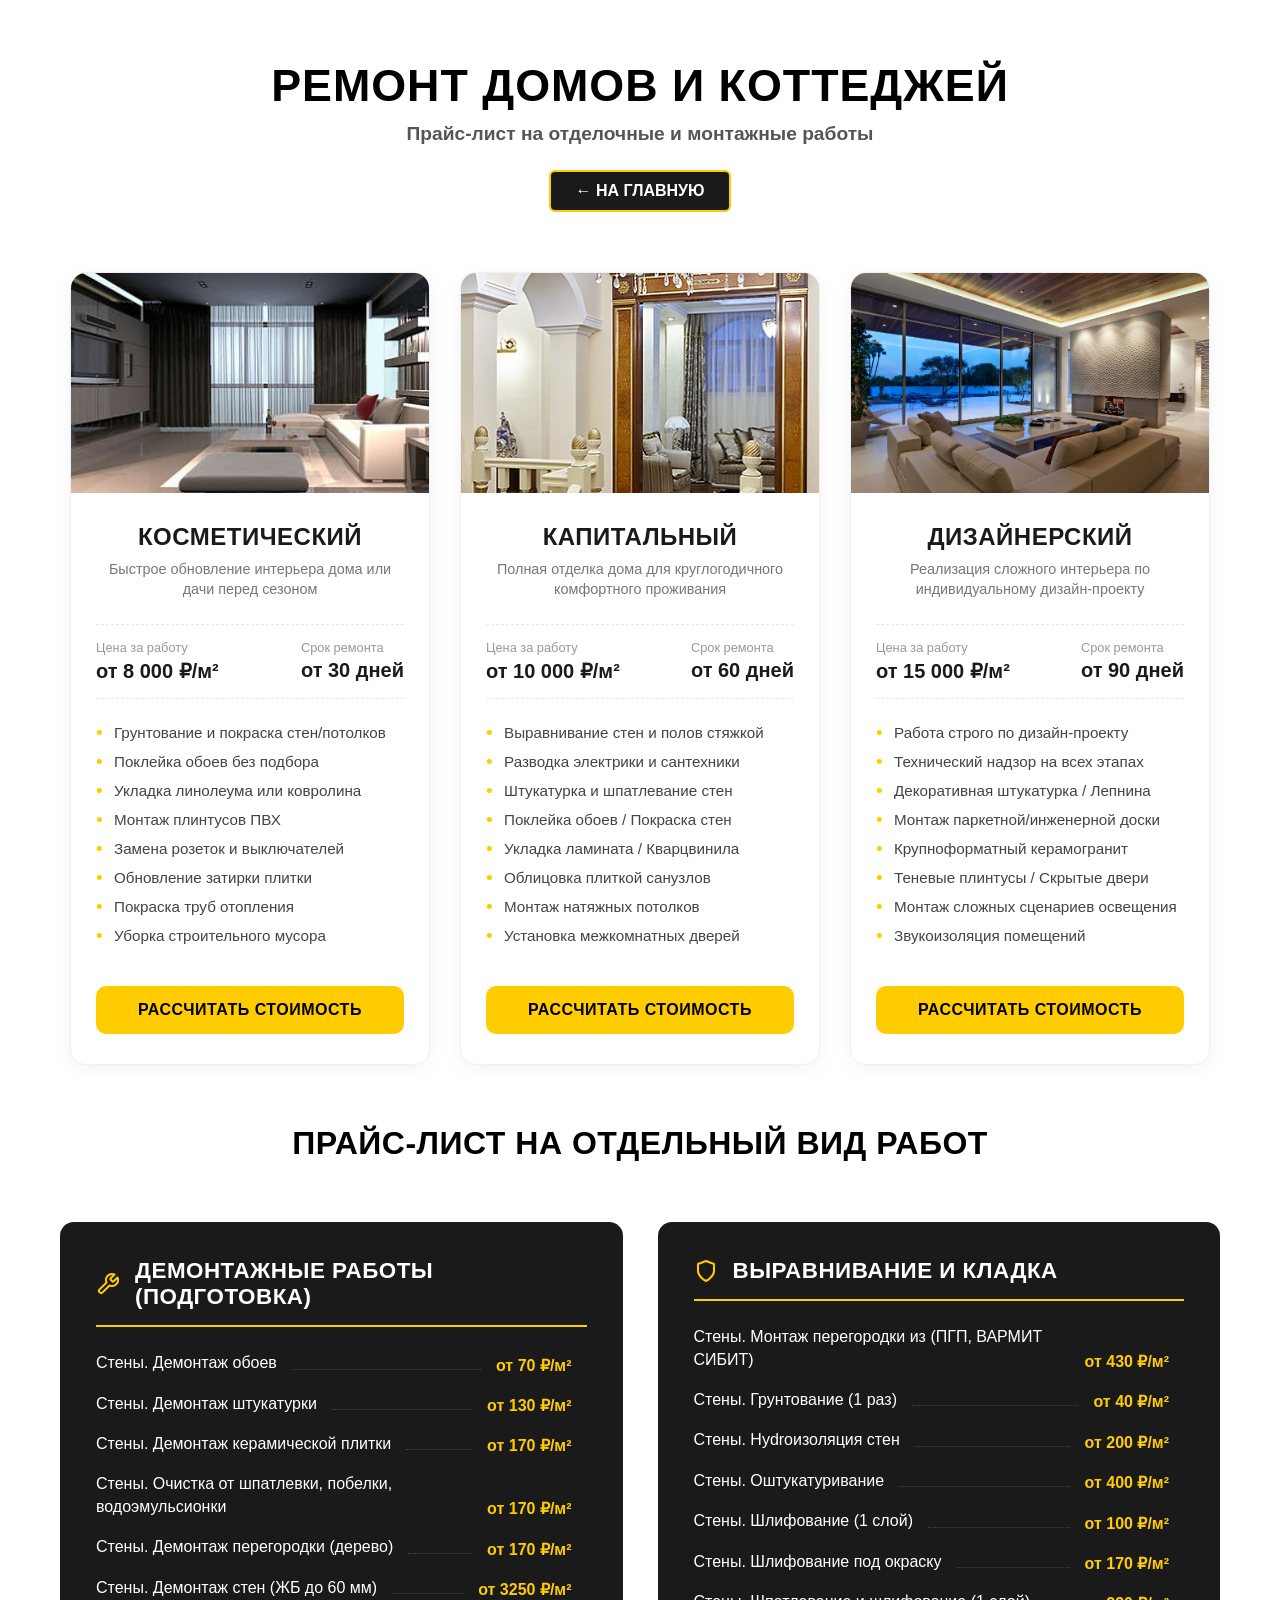
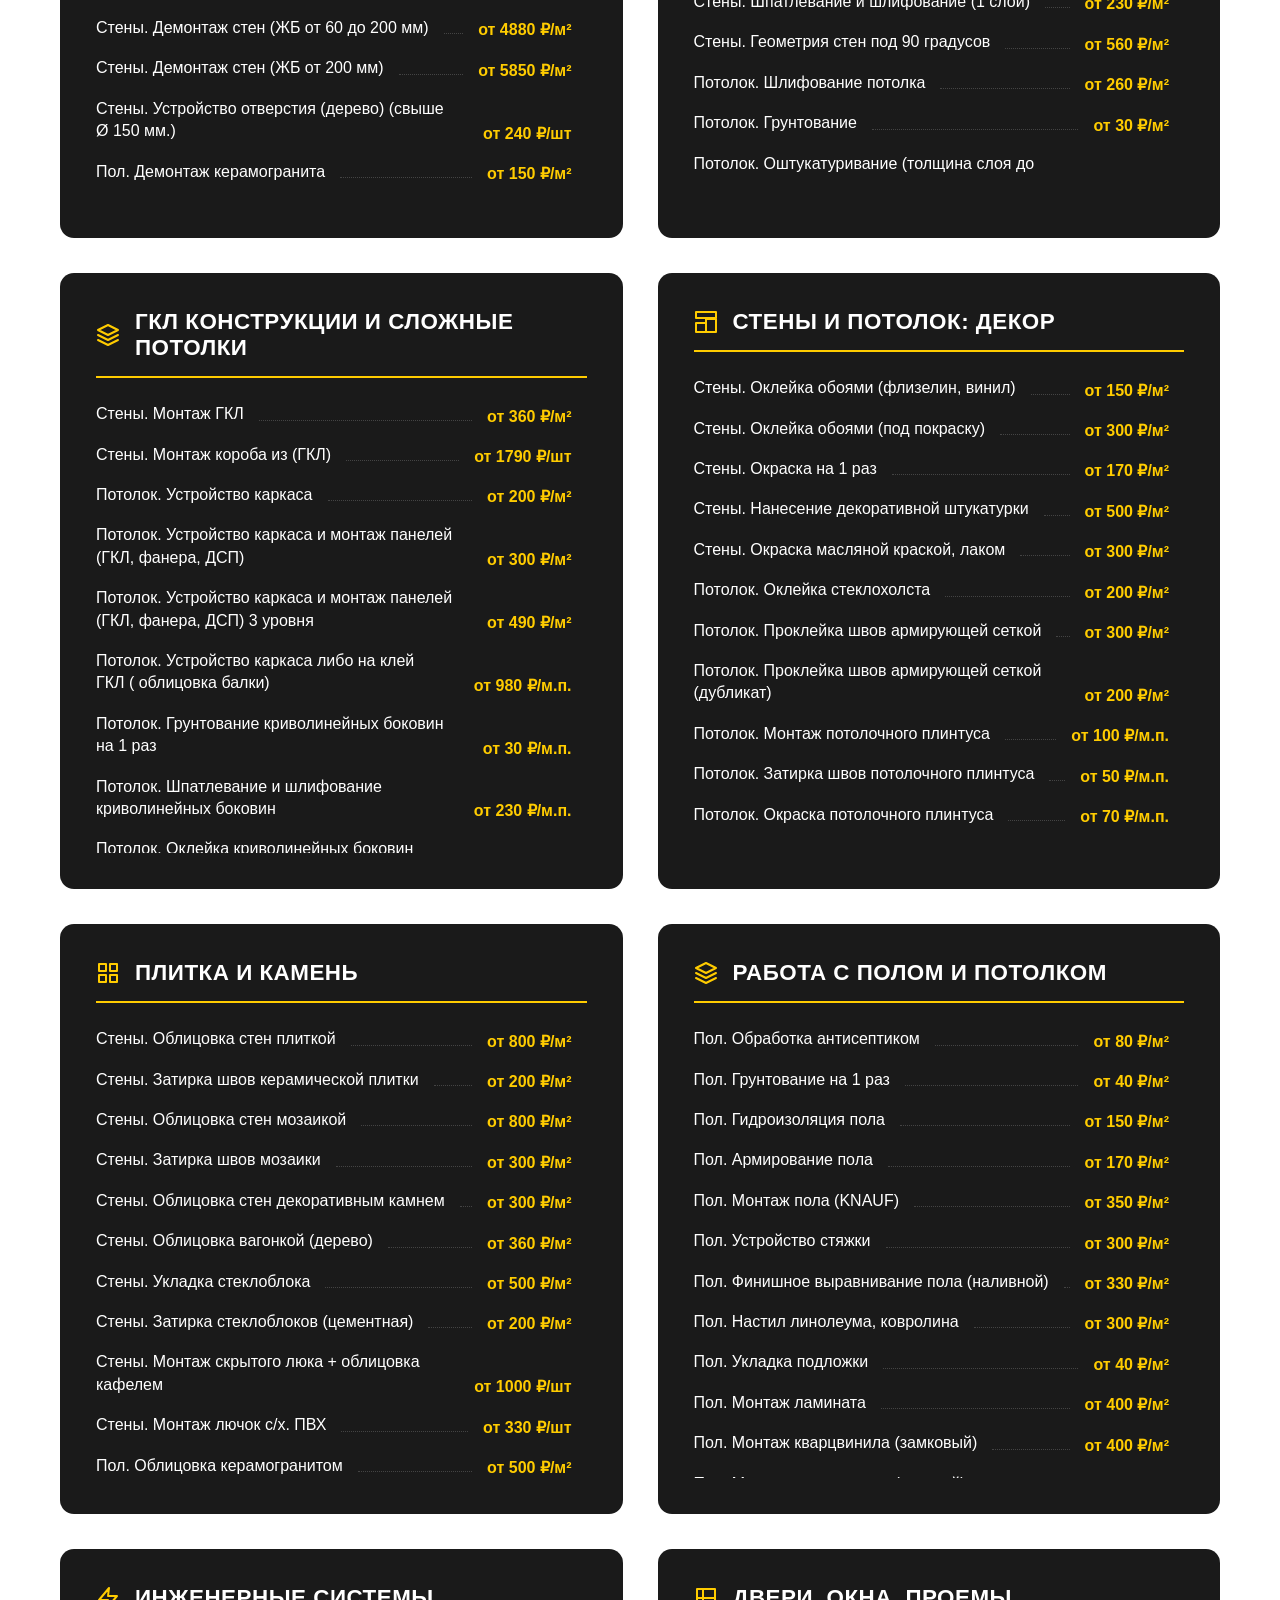
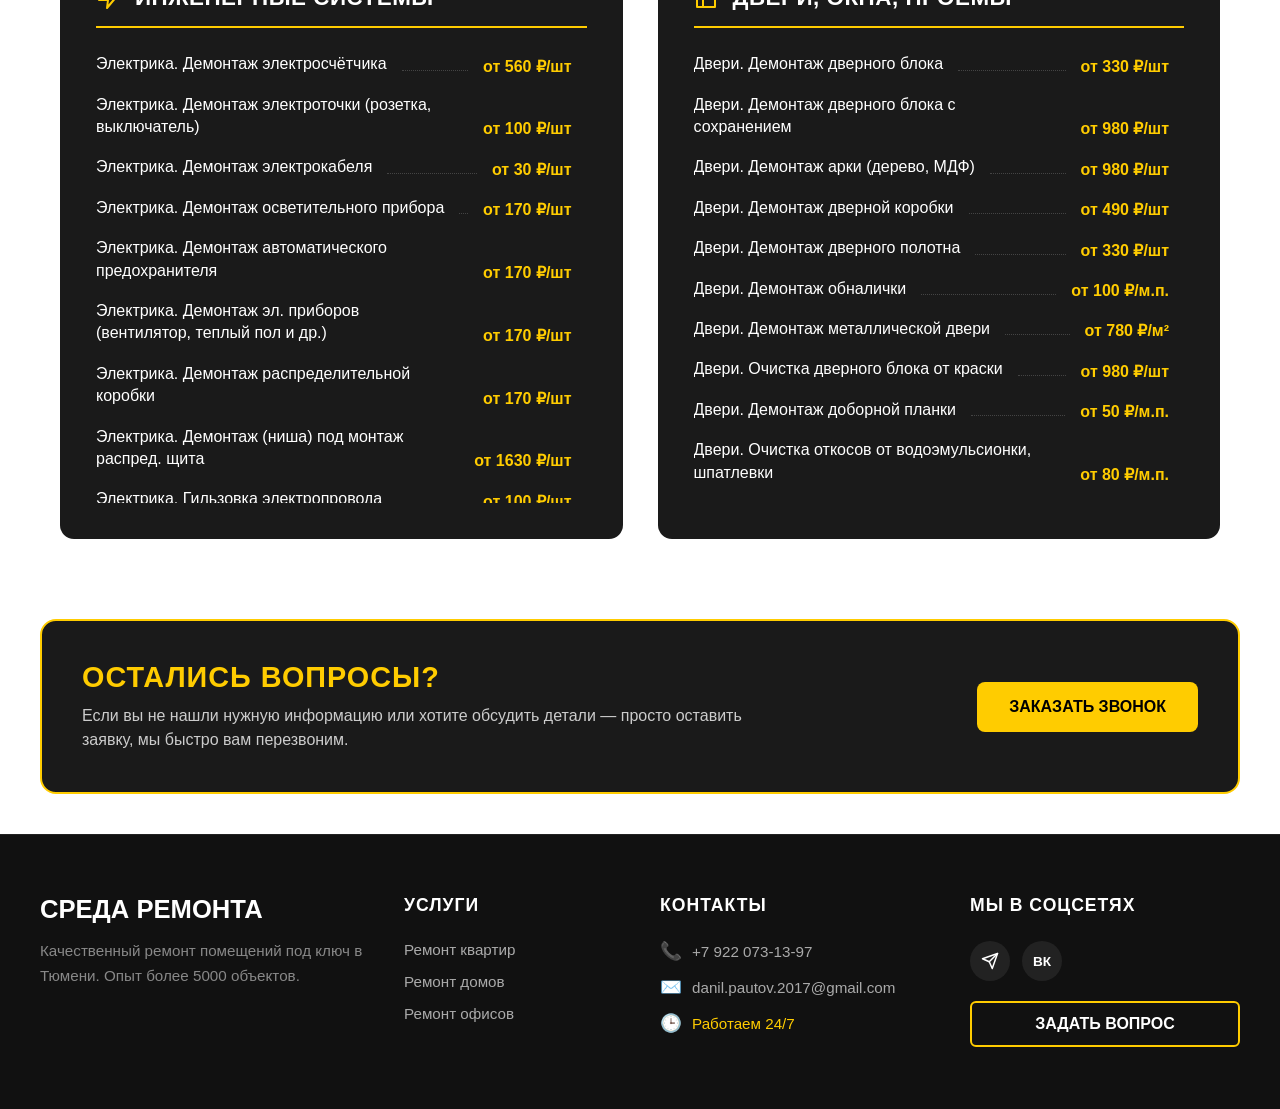
==== commit 04267e6b: "Fix 1.2" ====
--- a/home.html
+++ b/home.html
@@ -521,8 +521,8 @@
             <div class="footer-col">
                 <h3>КОНТАКТЫ</h3>
                 <ul class="footer-contacts">
-                    <li><span class="icon">📞</span><a href="tel:+79220751444">+7 800 355-35-35</a></li>
-                    <li><span class="icon">✉️</span><a href="mailto:korpusovadasha@mail.ru">workpaabectam@mail.ru</a></li>
+                    <li><span class="icon">📞</span><a href="tel:+79220731397">+7 922 073-13-97</a></li>
+                    <li><span class="icon">✉️</span><a href="mailto:danil.pautov.2017@gmail.com">danil.pautov.2017@gmail.com</a></li>
                     <li><span class="icon">🕒</span><span>Работаем 24/7</span></li>
                 </ul>
             </div>
@@ -530,10 +530,10 @@
             <div class="footer-col">
                 <h3>МЫ В СОЦСЕТЯХ</h3>
                 <div class="footer-socials">
-                    <a href="#" class="social-icon tg" title="Telegram">
+                    <a href="#https://t.me/Ivan_spa72" class="social-icon tg" title="Telegram">
                         <svg width="18" height="18" viewBox="0 0 24 24" fill="none" stroke="currentColor" stroke-width="2" stroke-linecap="round" stroke-linejoin="round"><path d="m22 2-7 20-4-9-9-4Z"></path><path d="M22 2 11 13"></path></svg>
                     </a>
-                    <a href="#" class="social-icon vk" title="ВКонтакте"><b>ВК</b></a>
+                    <a href="#https://vk.com/sreda_remonta72" class="social-icon vk" title="ВКонтакте"><b>ВК</b></a>
                 </div>
                 <a href="#" class="footer-ask-btn">ЗАДАТЬ ВОПРОС</a>
             </div>
@@ -548,8 +548,8 @@
             <p class="modal-subtitle">Напишите нам на почту или позвоните:</p>
             
             <div class="modal-contacts">
-                <a href="tel:+79959409978" class="modal-phone">8 (995) 940-99-78</a>
-                <a href="mailto:workpaabectam@mail.ru" class="modal-email">workpaabectam@mail.ru</a>
+                <a href="tel:+79220731397" class="modal-phone">8 (922) 073-13-97</a>
+                <a href="mailto:danil.pautov.2017@gmail.com" class="modal-email">danil.pautov.2017@gmail.com</a>
             </div>
             
             <div class="modal-footer-text">Работаем круглосуточно для вашего удобства</div>
@@ -558,24 +558,16 @@
         <script>
         const modal = document.getElementById('contactModal');
         const closeBtn = document.getElementById('closeModalBtn');
-
-        // Находим абсолютно ВСЕ нужные кнопки на странице
         const openButtons = document.querySelectorAll('.tariff-btn, .cta-button, .footer-ask-btn');
-
-        // Перебираем кнопки и вешаем на каждую событие клика
         openButtons.forEach(button => {
             button.addEventListener('click', (e) => {
-                e.preventDefault(); // Отменяем стандартный переход по ссылке #
-                modal.classList.add('active'); // Показываем окно
+                e.preventDefault();
+                modal.classList.add('active');
             });
         });
-
-        // Закрытие при клике на крестик
         closeBtn.addEventListener('click', () => {
             modal.classList.remove('active');
         });
-
-        // Закрытие при клике на темную область вокруг окна
         modal.addEventListener('click', (e) => {
             if (e.target === modal) {
                 modal.classList.remove('active');
